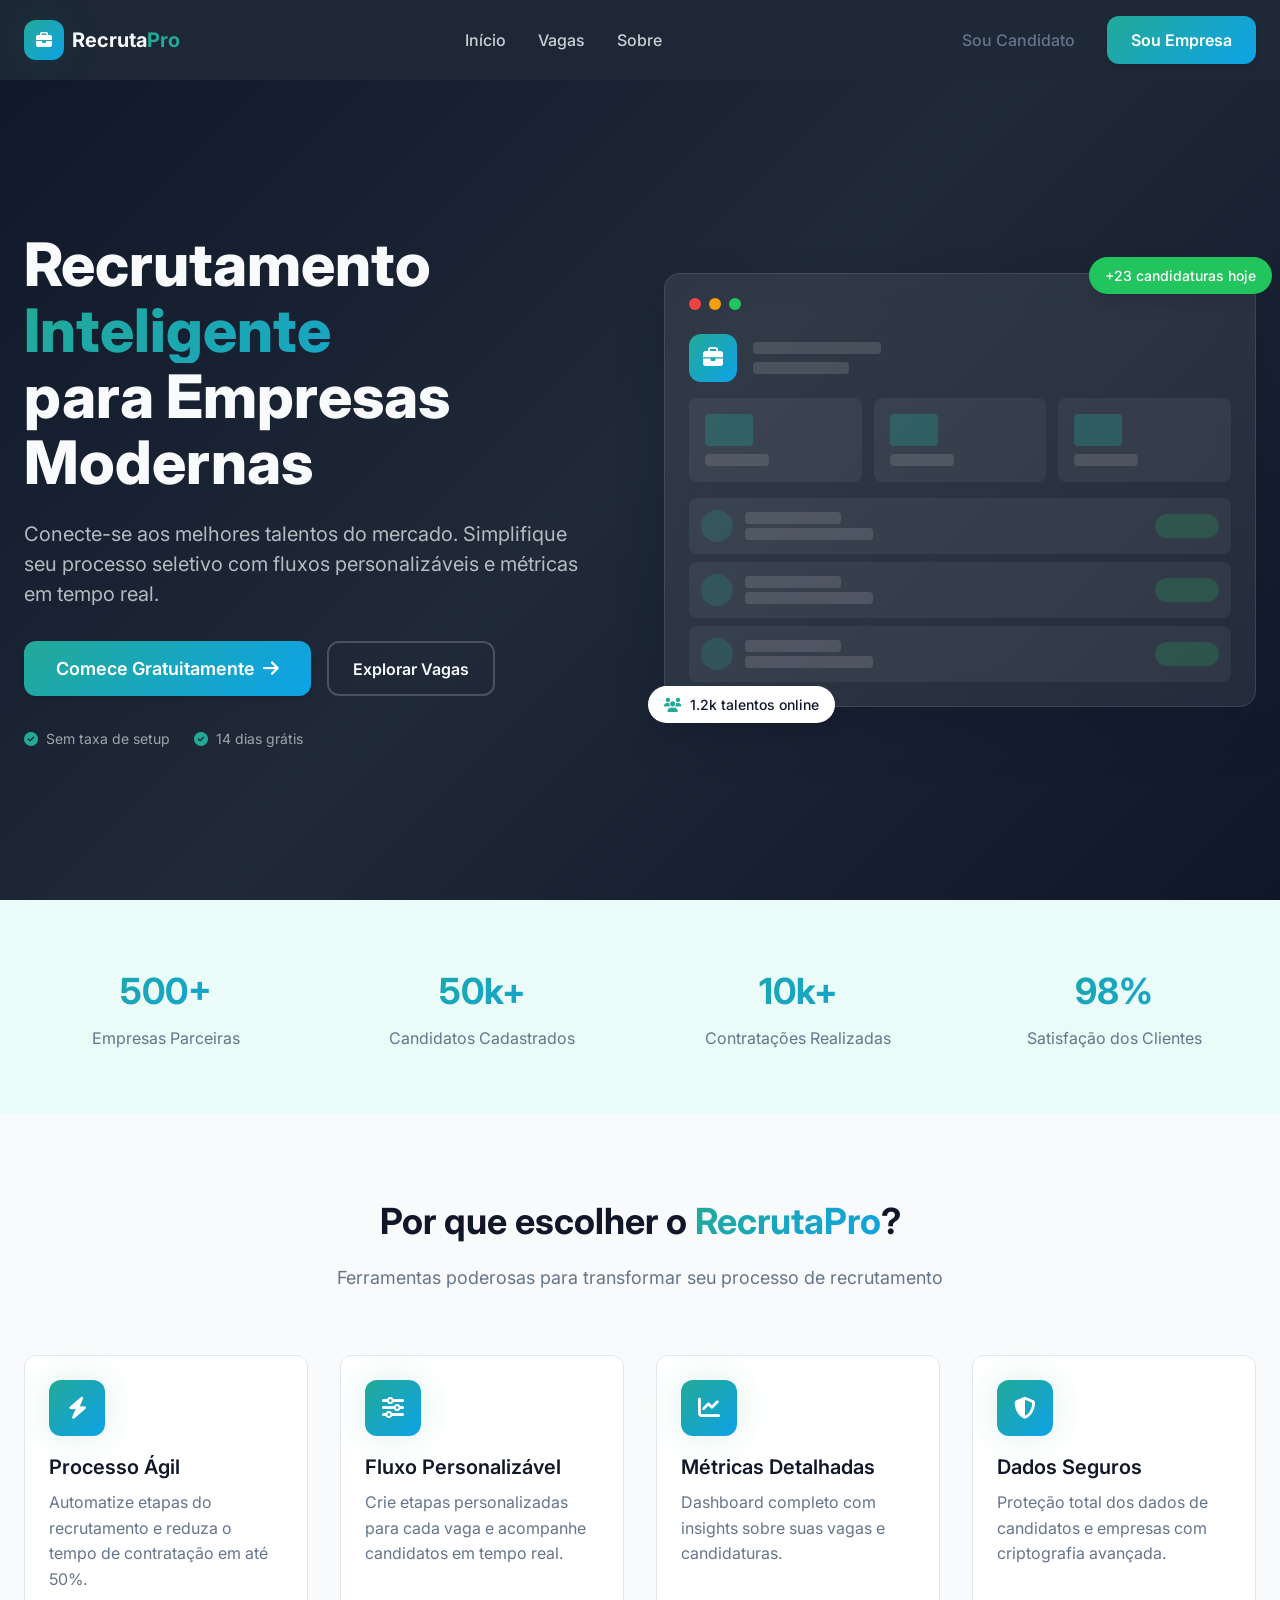
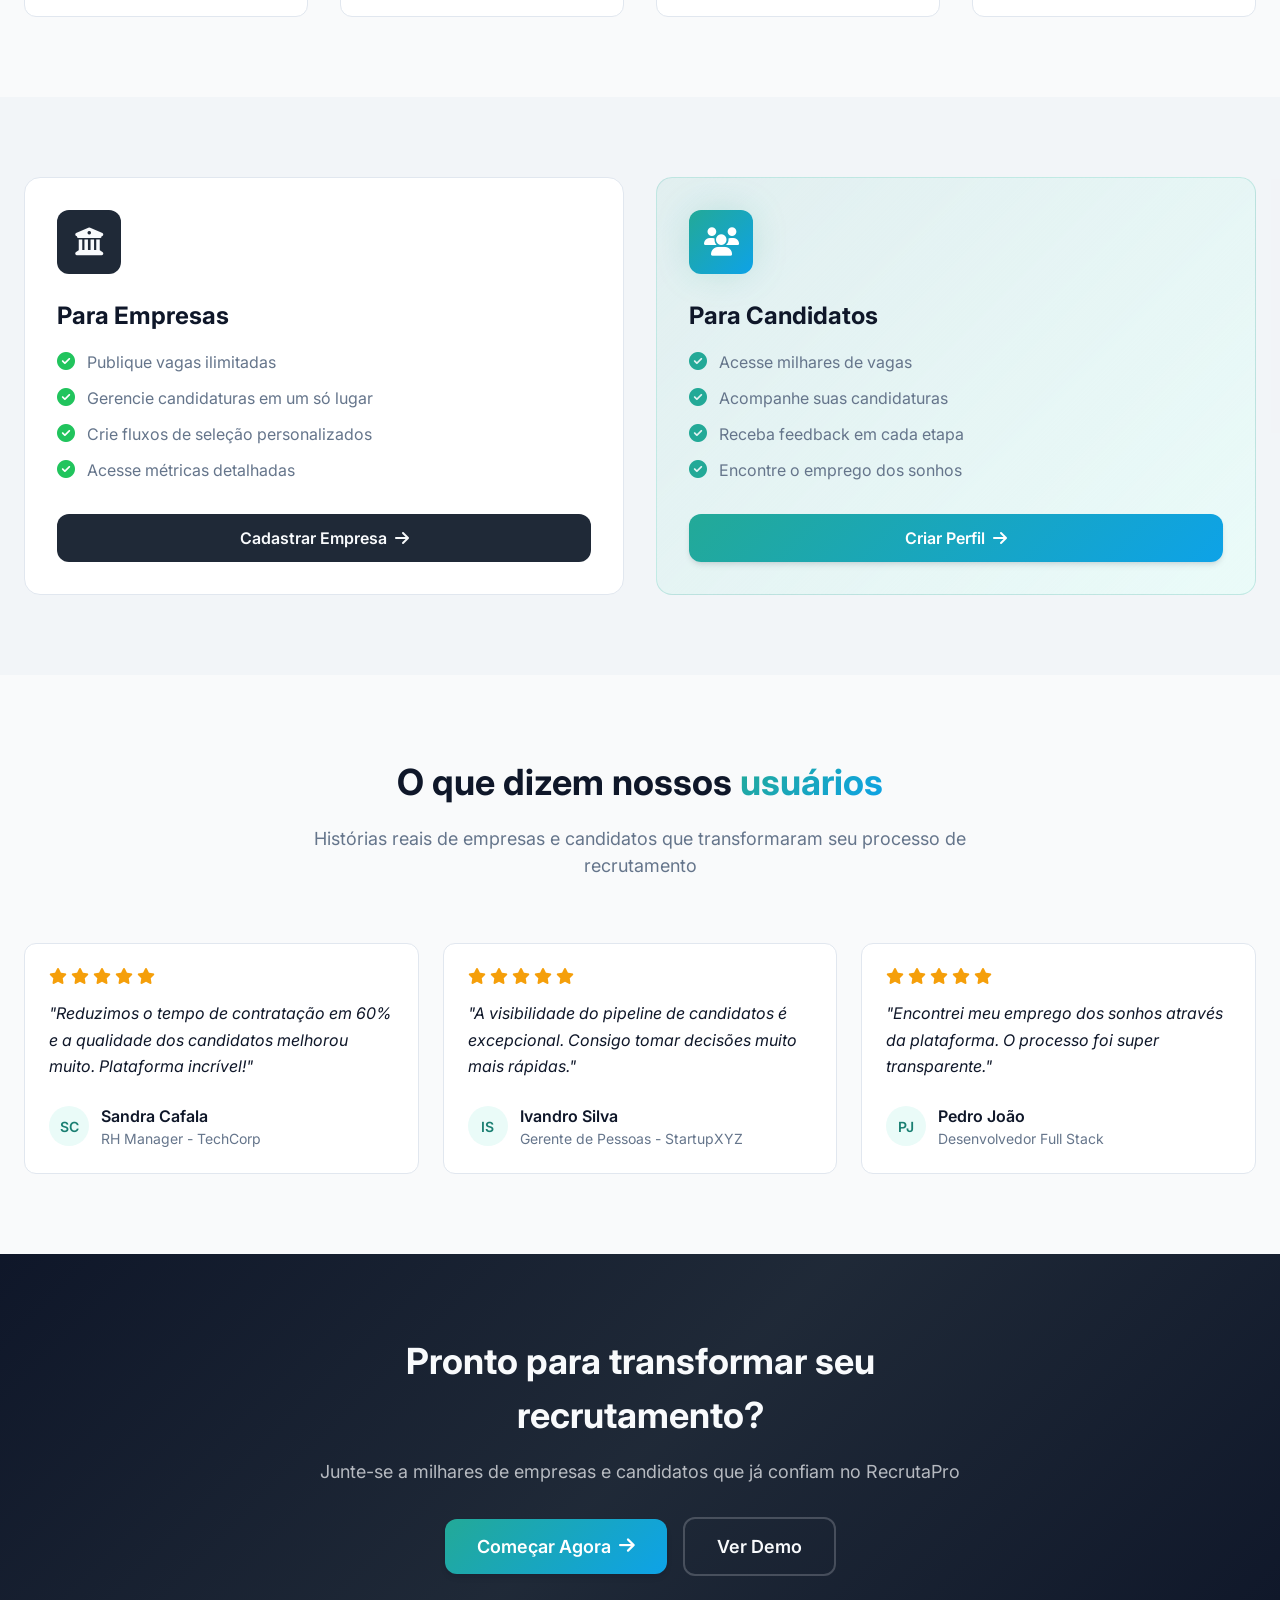
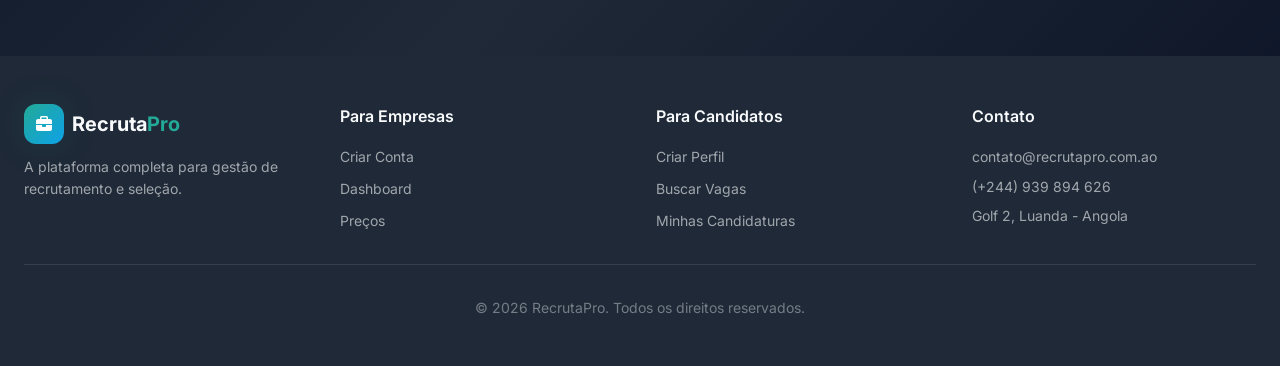
==== index.html @ c0c21c41 "Primeiro commit" ====
<!DOCTYPE html>
<html lang="pt-br">

<head>
    <meta charset="UTF-8">
    <meta name="viewport" content="width=device-width, initial-scale=1.0">
    <title>Recruta-Pro</title>
    <meta name="description" content="A plataforma completa para gestão de recrutamento e seleção.">
    <meta name="author" content="Zassala Mário">
    <meta property="og:title" content="Recruta Pro">
    <meta property="og:description" content="A plataforma completa para gestão de recrutamento e seleção.">
    <meta property="og:type" content="website">

    <!-- Google Fonts -->
    <link rel="preconnect" href="https://fonts.googleapis.com">
    <link rel="preconnect" href="https://fonts.gstatic.com" crossorigin>
    <link href="https://fonts.googleapis.com/css2?family=Inter:wght@400;500;600;700;800&display=swap" rel="stylesheet">

    <!-- Font Awesome -->
    <link rel="stylesheet" href="https://cdnjs.cloudflare.com/ajax/libs/font-awesome/6.5.0/css/all.min.css">

    <!-- Estilos principais -->
    <link rel="stylesheet" href="css/index.css">
</head>

<body>

    <!-- ========== CABECALHO ========== -->
    <header class="cabecalho" id="cabecalho">
        <div class="container">
            <div class="cabecalho_interno">

                <!-- Logo -->
                <a href="index.html" class="cabecalho_logo">
                    <div class="logo_icone">
                        <i class="fa-solid fa-briefcase"></i>
                    </div>
                    <span class="logo_texto">Recruta<span class="logo_destaque">Pro</span></span>
                </a>

                <!-- Navegação Desktop -->
                <nav class="cabecalho_nav" id="nav_desktop">
                    <a href="index.html" class="nav_link">Início</a>
                    <a href="paginas/vagas.html" class="nav_link">Vagas</a>
                    <a href="#" class="nav_link">Sobre</a>
                </nav>

                <!-- Botões Desktop -->
                <div class="cabecalho_acoes" id="acoes_desktop">
                    <a href="#" class="btn_fantasma">Sou Candidato</a>
                    <a href="#" class="btn_primario">Sou Empresa</a>
                </div>

                <!-- Botão Menu Mobile -->
                <button class="cabecalho_menu_btn" id="btn_menu_mobile" aria-label="Abrir menu">
                    <i class="fa-solid fa-bars" id="icone_menu"></i>
                </button>

            </div>
        </div>

        <!-- Menu Mobile -->
        <div class="menu_mobile" id="menu_mobile">
            <nav class="menu_mobile_nav">
                <a href="index.html" class="nav_link">Início</a>
                <a href="paginas/vagas.html" class="nav_link">Vagas</a>
                <a href="#" class="nav_link">Sobre</a>
            </nav>
            <div class="menu_mobile_acoes">
                <a href="#" class="btn_fantasma btn_bloco">Sou Candidato</a>
                <a href="#" class="btn_primario btn_bloco">Sou Empresa</a>
            </div>
        </div>
    </header>

    <!-- ========== HERO ========== -->
    <section class="hero_secao">
        <div class="container">
            <div class="hero_grade">

                <!-- Hero: Texto -->
                <div class="hero_conteudo">
                    <h1 class="hero_titulo">
                        Recrutamento
                        <span class="texto_gradiente destaque_bloco">Inteligente</span>
                        para Empresas Modernas
                    </h1>
                    <p class="hero_descricao">
                        Conecte-se aos melhores talentos do mercado. Simplifique seu processo seletivo com
                        fluxos personalizáveis e métricas em tempo real.
                    </p>
                    <div class="hero_botoes">
                        <a href="#" class="btn_primario btn_grande">
                            Comece Gratuitamente
                            <i class="fa-solid fa-arrow-right"></i>
                        </a>
                        <a href="#" class="btn_contorno btn_borda_claro">
                            Explorar Vagas
                        </a>
                    </div>
                    <div class="hero_selos">
                        <div class="hero_selo_item">
                            <i class="fa-solid fa-circle-check icone_primario"></i>
                            <span>Sem taxa de setup</span>
                        </div>
                        <div class="hero_selo_item">
                            <i class="fa-solid fa-circle-check icone_primario"></i>
                            <span>14 dias grátis</span>
                        </div>
                    </div>
                </div>

                <!-- Hero: Card Mockup -->
                <div class="hero_card_wrapper">
                    <div class="hero_card">
                        <!-- Dots decorativos -->
                        <div class="hero_card_dots">
                            <span class="ponto ponto_vermelho"></span>
                            <span class="ponto ponto_amarelo"></span>
                            <span class="ponto ponto_verde"></span>
                        </div>

                        <!-- Conteúdo mockup -->
                        <div class="hero_card_corpo">
                            <div class="mockup_cabecalho">
                                <div class="mockup_icone_box">
                                    <i class="fa-solid fa-briefcase"></i>
                                </div>
                                <div class="mockup_cabecalho_textos">
                                    <div class="mockup_linha mockup_linha_larga"></div>
                                    <div class="mockup_linha mockup_linha_media"></div>
                                </div>
                            </div>

                            <div class="mockup_stats">
                                <div class="mockup_stat_item">
                                    <div class="mockup_stat_numero"></div>
                                    <div class="mockup_linha mockup_linha_curta"></div>
                                </div>
                                <div class="mockup_stat_item">
                                    <div class="mockup_stat_numero"></div>
                                    <div class="mockup_linha mockup_linha_curta"></div>
                                </div>
                                <div class="mockup_stat_item">
                                    <div class="mockup_stat_numero"></div>
                                    <div class="mockup_linha mockup_linha_curta"></div>
                                </div>
                            </div>

                            <div class="mockup_lista">
                                <div class="mockup_lista_item">
                                    <div class="mockup_avatar"></div>
                                    <div class="mockup_lista_textos">
                                        <div class="mockup_linha mockup_linha_media"></div>
                                        <div class="mockup_linha mockup_linha_larga"></div>
                                    </div>
                                    <div class="mockup_badge_verde"></div>
                                </div>
                                <div class="mockup_lista_item">
                                    <div class="mockup_avatar"></div>
                                    <div class="mockup_lista_textos">
                                        <div class="mockup_linha mockup_linha_media"></div>
                                        <div class="mockup_linha mockup_linha_larga"></div>
                                    </div>
                                    <div class="mockup_badge_verde"></div>
                                </div>
                                <div class="mockup_lista_item">
                                    <div class="mockup_avatar"></div>
                                    <div class="mockup_lista_textos">
                                        <div class="mockup_linha mockup_linha_media"></div>
                                        <div class="mockup_linha mockup_linha_larga"></div>
                                    </div>
                                    <div class="mockup_badge_verde"></div>
                                </div>
                            </div>
                        </div>
                    </div>

                    <!-- Badges flutuantes -->
                    <div class="badge_flutuante badge_flutuante_topo">
                        +23 candidaturas hoje
                    </div>
                    <div class="badge_flutuante badge_flutuante_baixo">
                        <i class="fa-solid fa-users icone_primario"></i>
                        1.2k talentos online
                    </div>
                </div>

            </div>
        </div>
    </section>

    <!-- ========== NUMEROS / STATS ========== -->
    <section class="numeros_secao">
        <div class="container">
            <div class="numeros_grade">
                <div class="numero_item">
                    <p class="numero_valor texto_gradiente">500+</p>
                    <p class="numero_label">Empresas Parceiras</p>
                </div>
                <div class="numero_item">
                    <p class="numero_valor texto_gradiente">50k+</p>
                    <p class="numero_label">Candidatos Cadastrados</p>
                </div>
                <div class="numero_item">
                    <p class="numero_valor texto_gradiente">10k+</p>
                    <p class="numero_label">Contratações Realizadas</p>
                </div>
                <div class="numero_item">
                    <p class="numero_valor texto_gradiente">98%</p>
                    <p class="numero_label">Satisfação dos Clientes</p>
                </div>
            </div>
        </div>
    </section>

    <!-- ========== FUNCIONALIDADES ========== -->
    <section class="funcionalidades_secao">
        <div class="container">
            <div class="secao_cabecalho">
                <h2 class="secao_titulo">Por que escolher o <span class="texto_gradiente">RecrutaPro</span>?</h2>
                <p class="secao_subtitulo">Ferramentas poderosas para transformar seu processo de recrutamento</p>
            </div>
            <div class="funcionalidades_grade">

                <div class="funcionalidade_card cartao_hover">
                    <div class="funcionalidade_icone sombra_brilho">
                        <i class="fa-solid fa-bolt"></i>
                    </div>
                    <h3 class="funcionalidade_titulo">Processo Ágil</h3>
                    <p class="funcionalidade_descricao">Automatize etapas do recrutamento e reduza o tempo de contratação em até 50%.</p>
                </div>

                <div class="funcionalidade_card cartao_hover">
                    <div class="funcionalidade_icone sombra_brilho">
                        <i class="fa-solid fa-sliders"></i>
                    </div>
                    <h3 class="funcionalidade_titulo">Fluxo Personalizável</h3>
                    <p class="funcionalidade_descricao">Crie etapas personalizadas para cada vaga e acompanhe candidatos em tempo real.</p>
                </div>

                <div class="funcionalidade_card cartao_hover">
                    <div class="funcionalidade_icone sombra_brilho">
                        <i class="fa-solid fa-chart-line"></i>
                    </div>
                    <h3 class="funcionalidade_titulo">Métricas Detalhadas</h3>
                    <p class="funcionalidade_descricao">Dashboard completo com insights sobre suas vagas e candidaturas.</p>
                </div>

                <div class="funcionalidade_card cartao_hover">
                    <div class="funcionalidade_icone sombra_brilho">
                        <i class="fa-solid fa-shield-halved"></i>
                    </div>
                    <h3 class="funcionalidade_titulo">Dados Seguros</h3>
                    <p class="funcionalidade_descricao">Proteção total dos dados de candidatos e empresas com criptografia avançada.</p>
                </div>

            </div>
        </div>
    </section>

    <!-- ========== PARA EMPRESAS E CANDIDATOS ========== -->
    <section class="publico_secao">
        <div class="container">
            <div class="publico_grade">

                <!-- Para Empresas -->
                <div class="publico_card cartao_hover">
                    <div class="publico_icone_box publico_icone_escuro">
                        <i class="fa-solid fa-building-columns"></i>
                    </div>
                    <h3 class="publico_titulo">Para Empresas</h3>
                    <ul class="publico_lista">
                        <li class="publico_lista_item">
                            <i class="fa-solid fa-circle-check icone_sucesso"></i>
                            <span>Publique vagas ilimitadas</span>
                        </li>
                        <li class="publico_lista_item">
                            <i class="fa-solid fa-circle-check icone_sucesso"></i>
                            <span>Gerencie candidaturas em um só lugar</span>
                        </li>
                        <li class="publico_lista_item">
                            <i class="fa-solid fa-circle-check icone_sucesso"></i>
                            <span>Crie fluxos de seleção personalizados</span>
                        </li>
                        <li class="publico_lista_item">
                            <i class="fa-solid fa-circle-check icone_sucesso"></i>
                            <span>Acesse métricas detalhadas</span>
                        </li>
                    </ul>
                    <a href="#" class="btn_secundario btn_bloco">
                        Cadastrar Empresa
                        <i class="fa-solid fa-arrow-right"></i>
                    </a>
                </div>

                <!-- Para Candidatos -->
                <div class="publico_card publico_card_destaque cartao_hover">
                    <div class="publico_icone_box gradiente_primario sombra_brilho">
                        <i class="fa-solid fa-users"></i>
                    </div>
                    <h3 class="publico_titulo">Para Candidatos</h3>
                    <ul class="publico_lista">
                        <li class="publico_lista_item">
                            <i class="fa-solid fa-circle-check icone_primario"></i>
                            <span>Acesse milhares de vagas</span>
                        </li>
                        <li class="publico_lista_item">
                            <i class="fa-solid fa-circle-check icone_primario"></i>
                            <span>Acompanhe suas candidaturas</span>
                        </li>
                        <li class="publico_lista_item">
                            <i class="fa-solid fa-circle-check icone_primario"></i>
                            <span>Receba feedback em cada etapa</span>
                        </li>
                        <li class="publico_lista_item">
                            <i class="fa-solid fa-circle-check icone_primario"></i>
                            <span>Encontre o emprego dos sonhos</span>
                        </li>
                    </ul>
                    <a href="#" class="btn_primario btn_bloco">
                        Criar Perfil
                        <i class="fa-solid fa-arrow-right"></i>
                    </a>
                </div>

            </div>
        </div>
    </section>

    <!-- ========== DEPOIMENTOS ========== -->
    <section class="depoimentos_secao">
        <div class="container">
            <div class="secao_cabecalho">
                <h2 class="secao_titulo">O que dizem nossos <span class="texto_gradiente">usuários</span></h2>
                <p class="secao_subtitulo">Histórias reais de empresas e candidatos que transformaram seu processo de recrutamento</p>
            </div>
            <div class="depoimentos_grade">

                <!-- Depoimento 1 -->
                <div class="depoimento_card cartao_hover">
                    <div class="depoimento_estrelas">
                        <i class="fa-solid fa-star"></i>
                        <i class="fa-solid fa-star"></i>
                        <i class="fa-solid fa-star"></i>
                        <i class="fa-solid fa-star"></i>
                        <i class="fa-solid fa-star"></i>
                    </div>
                    <p class="depoimento_texto">"Reduzimos o tempo de contratação em 60% e a qualidade dos candidatos melhorou muito. Plataforma incrível!"</p>
                    <div class="depoimento_autor">
                        <div class="depoimento_avatar">SC</div>
                        <div>
                            <p class="depoimento_nome">Sandra Cafala</p>
                            <p class="depoimento_cargo">RH Manager - TechCorp</p>
                        </div>
                    </div>
                </div>

                <!-- Depoimento 2 -->
                <div class="depoimento_card cartao_hover">
                    <div class="depoimento_estrelas">
                        <i class="fa-solid fa-star"></i>
                        <i class="fa-solid fa-star"></i>
                        <i class="fa-solid fa-star"></i>
                        <i class="fa-solid fa-star"></i>
                        <i class="fa-solid fa-star"></i>
                    </div>
                    <p class="depoimento_texto">"A visibilidade do pipeline de candidatos é excepcional. Consigo tomar decisões muito mais rápidas."</p>
                    <div class="depoimento_autor">
                        <div class="depoimento_avatar">IS</div>
                        <div>
                            <p class="depoimento_nome">Ivandro Silva</p>
                            <p class="depoimento_cargo">Gerente de Pessoas - StartupXYZ</p>
                        </div>
                    </div>
                </div>

                <!-- Depoimento 3 -->
                <div class="depoimento_card cartao_hover">
                    <div class="depoimento_estrelas">
                        <i class="fa-solid fa-star"></i>
                        <i class="fa-solid fa-star"></i>
                        <i class="fa-solid fa-star"></i>
                        <i class="fa-solid fa-star"></i>
                        <i class="fa-solid fa-star"></i>
                    </div>
                    <p class="depoimento_texto">"Encontrei meu emprego dos sonhos através da plataforma. O processo foi super transparente."</p>
                    <div class="depoimento_autor">
                        <div class="depoimento_avatar">PJ</div>
                        <div>
                            <p class="depoimento_nome">Pedro João</p>
                            <p class="depoimento_cargo">Desenvolvedor Full Stack</p>
                        </div>
                    </div>
                </div>

            </div>
        </div>
    </section>

    <!-- ========== CTA FINAL ========== -->
    <section class="cta_secao gradiente_hero">
        <div class="container">
            <div class="cta_conteudo">
                <h2 class="cta_titulo">Pronto para transformar seu recrutamento?</h2>
                <p class="cta_descricao">Junte-se a milhares de empresas e candidatos que já confiam no RecrutaPro</p>
                <div class="cta_botoes">
                    <a href="#" class="btn_primario btn_grande">
                        Começar Agora
                        <i class="fa-solid fa-arrow-right"></i>
                    </a>
                    <a href="#" class="btn_contorno btn_borda_claro_cta">
                        Ver Demo
                    </a>
                </div>
            </div>
        </div>
    </section>

    <!-- ========== RODAPE ========== -->
    <footer class="rodape">
        <div class="container">
            <div class="rodape_grade">

                <!-- Coluna: Marca -->
                <div class="rodape_coluna">
                    <a href="/" class="rodape_logo">
                        <div class="logo_icone">
                            <i class="fa-solid fa-briefcase"></i>
                        </div>
                        <span class="logo_texto">Recruta<span class="logo_destaque">Pro</span></span>
                    </a>
                    <p class="rodape_descricao">A plataforma completa para gestão de recrutamento e seleção.</p>
                </div>

                <!-- Coluna: Para Empresas -->
                <div class="rodape_coluna">
                    <h4 class="rodape_titulo_coluna">Para Empresas</h4>
                    <ul class="rodape_lista">
                        <li><a href="#" class="rodape_link">Criar Conta</a></li>
                        <li><a href="#" class="rodape_link">Dashboard</a></li>
                        <li><a href="#" class="rodape_link">Preços</a></li>
                    </ul>
                </div>

                <!-- Coluna: Para Candidatos -->
                <div class="rodape_coluna">
                    <h4 class="rodape_titulo_coluna">Para Candidatos</h4>
                    <ul class="rodape_lista">
                        <li><a href="#" class="rodape_link">Criar Perfil</a></li>
                        <li><a href="#" class="rodape_link">Buscar Vagas</a></li>
                        <li><a href="#" class="rodape_link">Minhas Candidaturas</a></li>
                    </ul>
                </div>

                <!-- Coluna: Contato -->
                <div class="rodape_coluna">
                    <h4 class="rodape_titulo_coluna">Contato</h4>
                    <ul class="rodape_lista">
                        <li><a href="mailto:contato@recrutapro.com.br" class="rodape_link">contato@recrutapro.com.ao</a></li>
                        <li class="rodape_info">(+244) 939 894 626</li>
                        <li class="rodape_info">Golf 2, Luanda - Angola</li>
                    </ul>
                </div>

            </div>

            <!-- Rodapé inferior -->
            <div class="rodape_conteudo">
                © 2026 RecrutaPro. Todos os direitos reservados.
            </div>
        </div>
    </footer>

    <script src="js/index.js"></script>
</body>

</html>
---- css/index.css ----
/* ============================================================
   index.css — RecrutaPro
   ============================================================ */

/* ---- Variáveis de design ---- */
:root {
    --fundo: hsl(210, 20%, 98%);
    --primeiro_plano: hsl(222, 47%, 11%);

    --cartao: hsl(0, 0%, 100%);
    --cartao_frente: hsl(222, 47%, 11%);

    --primario: hsl(172, 66%, 40%);
    --primario_frente: hsl(0, 0%, 100%);

    --secundario: hsl(215, 28%, 17%);
    --secundario_frente: hsl(210, 40%, 98%);

    --mudo: hsl(214, 32%, 91%);
    --mudo_frente: hsl(215, 16%, 47%);

    --acento: hsl(172, 66%, 95%);
    --acento_frente: hsl(172, 66%, 30%);

    --destructivo: hsl(0, 84%, 60%);
    --sucesso: hsl(142, 71%, 45%);
    --sucesso_frente: hsl(0, 0%, 100%);
    --aviso: hsl(38, 92%, 50%);
    --info: hsl(199, 89%, 48%);

    --borda: hsl(214, 32%, 91%);
    --raio: 0.75rem;

    --gradiente_primario: linear-gradient(135deg, hsl(172, 66%, 40%) 0%, hsl(199, 89%, 48%) 100%);
    --gradiente_hero: linear-gradient(135deg, hsl(222, 47%, 11%) 0%, hsl(215, 28%, 17%) 50%, hsl(222, 47%, 11%) 100%);

    --sombra_sm: 0 1px 2px 0 hsl(222 47% 11% / 0.05);
    --sombra_md: 0 4px 6px -1px hsl(222 47% 11% / 0.1), 0 2px 4px -2px hsl(222 47% 11% / 0.1);
    --sombra_lg: 0 10px 15px -3px hsl(222 47% 11% / 0.1), 0 4px 6px -4px hsl(222 47% 11% / 0.1);
    --sombra_brilho: 0 0 40px -10px hsl(172 66% 40% / 0.4);
}

/* ---- Reset ---- */
*,
*::before,
*::after {
    box-sizing: border-box;
    margin: 0;
    padding: 0;
    border: 0 solid var(--borda);
}

html {
    line-height: 1.5;
    -webkit-text-size-adjust: 100%;
    scroll-behavior: smooth;
    -webkit-tap-highlight-color: transparent;
}

body {
    font-family: 'Inter', system-ui, sans-serif;
    background-color: var(--fundo);
    color: var(--primeiro_plano);
    -webkit-font-smoothing: antialiased;
    -moz-osx-font-smoothing: grayscale;
}

a {
    color: inherit;
    text-decoration: none;
}

ul, ol {
    list-style: none;
}

img, svg, video {
    display: block;
    max-width: 100%;
}

button {
    cursor: pointer;
    background: none;
    font-family: inherit;
}

/* ---- Container ---- */
.container {
    width: 100%;
    max-width: 1400px;
    margin: 0 auto;
    padding: 0 1.5rem;
}

/* ============================================================
   UTILITÁRIOS
   ============================================================ */

.gradiente_primario {
    background: var(--gradiente_primario);
}

.gradiente_hero {
    background: var(--gradiente_hero);
}

.texto_gradiente {
    background: var(--gradiente_primario);
    -webkit-background-clip: text;
    -webkit-text-fill-color: transparent;
    background-clip: text;
}

.sombra_brilho {
    box-shadow: var(--sombra_brilho);
}

.destaque_bloco {
    display: block;
}

.btn_bloco {
    width: 100%;
    justify-content: center;
}

/* ---- Ícones coloridos ---- */
.icone_primario {
    color: var(--primario);
}

.icone_sucesso {
    color: var(--sucesso);
}

/* ---- Cartão com hover ---- */
.cartao_hover {
    transition: transform 0.3s ease, box-shadow 0.3s ease;
}

.cartao_hover:hover {
    transform: translateY(-4px);
    box-shadow: var(--sombra_lg);
}

/* ============================================================
   BOTÕES
   ============================================================ */

.btn_primario {
    display: inline-flex;
    align-items: center;
    justify-content: center;
    gap: 0.5rem;
    padding: 0.75rem 1.5rem;
    border-radius: var(--raio);
    background: var(--gradiente_primario);
    color: var(--primario_frente);
    font-weight: 600;
    box-shadow: var(--sombra_md);
    transition: box-shadow 0.2s ease, transform 0.2s ease;
    cursor: pointer;
}

.btn_primario:hover {
    box-shadow: var(--sombra_brilho);
    transform: scale(1.02);
}

.btn_primario:active {
    transform: scale(0.98);
}

.btn_primario.btn_grande {
    font-size: 1.125rem;
    padding: 0.875rem 2rem;
}

.btn_secundario {
    display: inline-flex;
    align-items: center;
    justify-content: center;
    gap: 0.5rem;
    padding: 0.75rem 1.5rem;
    border-radius: var(--raio);
    background-color: var(--secundario);
    color: var(--secundario_frente);
    font-weight: 600;
    transition: background-color 0.2s ease;
    cursor: pointer;
}

.btn_secundario:hover {
    background-color: hsl(215, 28%, 22%);
}

.btn_contorno {
    display: inline-flex;
    align-items: center;
    justify-content: center;
    gap: 0.5rem;
    padding: 0.75rem 1.5rem;
    border-radius: var(--raio);
    border: 2px solid var(--borda);
    color: var(--primeiro_plano);
    font-weight: 600;
    background: transparent;
    transition: border-color 0.2s ease, background-color 0.2s ease;
    cursor: pointer;
}

.btn_contorno:hover {
    border-color: var(--primario);
    background-color: var(--acento);
}

.btn_contorno.btn_borda_claro {
    border-color: hsl(210, 40%, 98%, 0.2);
    color: var(--secundario_frente);
}

.btn_contorno.btn_borda_claro:hover {
    background-color: hsl(210, 40%, 98%, 0.1);
    border-color: hsl(210, 40%, 98%, 0.3);
}

.btn_contorno.btn_borda_claro_cta {
    border-color: hsl(210, 40%, 98%, 0.2);
    color: var(--secundario_frente);
    font-size: 1.125rem;
    padding: 0.875rem 2rem;
}

.btn_contorno.btn_borda_claro_cta:hover {
    background-color: hsl(210, 40%, 98%, 0.1);
}

.btn_fantasma {
    display: inline-flex;
    align-items: center;
    justify-content: center;
    gap: 0.5rem;
    padding: 0.5rem 1rem;
    border-radius: var(--raio);
    color: var(--mudo_frente);
    font-weight: 500;
    background: transparent;
    transition: background-color 0.2s ease, color 0.2s ease;
    cursor: pointer;
}

.btn_fantasma:hover {
    background-color: var(--acento);
    color: var(--primeiro_plano);
}

/* ============================================================
   CABEÇALHO
   ============================================================ */

.cabecalho {
    position: fixed;
    top: 0;
    left: 0;
    right: 0;
    z-index: 50;
    background-color: hsl(215, 28%, 17%, 0.95);
    backdrop-filter: blur(12px);
    -webkit-backdrop-filter: blur(12px);
    transition: background-color 0.3s ease, box-shadow 0.3s ease;
}

.cabecalho.rolando {
    box-shadow: var(--sombra_md);
}

.cabecalho_interno {
    display: flex;
    align-items: center;
    justify-content: space-between;
    height: 4rem;
    gap: 1rem;
}

@media (min-width: 768px) {
    .cabecalho_interno {
        height: 5rem;
    }
}

/* Logo */
.cabecalho_logo,
.rodape_logo {
    display: flex;
    align-items: center;
    gap: 0.5rem;
    flex-shrink: 0;
}

.logo_icone {
    display: flex;
    align-items: center;
    justify-content: center;
    width: 2.5rem;
    height: 2.5rem;
    border-radius: 0.75rem;
    background: var(--gradiente_primario);
    box-shadow: var(--sombra_brilho);
    color: #fff;
    font-size: 1rem;
    transition: transform 0.2s ease;
    flex-shrink: 0;
}

.cabecalho_logo:hover .logo_icone {
    transform: scale(1.05);
}

.logo_texto {
    font-size: 1.25rem;
    font-weight: 700;
    color: var(--secundario_frente);
}

.logo_destaque {
    color: var(--primario);
}

/* Nav Desktop */
.cabecalho_nav {
    display: none;
    align-items: center;
    gap: 2rem;
}

@media (min-width: 768px) {
    .cabecalho_nav {
        display: flex;
    }
}

.nav_link {
    font-weight: 500;
    color: hsl(210, 40%, 98%, 0.8);
    transition: color 0.2s ease;
}

.nav_link:hover {
    color: var(--primario);
}

/* Ações Desktop */
.cabecalho_acoes {
    display: none;
    align-items: center;
    gap: 1rem;
}

@media (min-width: 768px) {
    .cabecalho_acoes {
        display: flex;
    }
}

/* Botão menu mobile */
.cabecalho_menu_btn {
    display: flex;
    align-items: center;
    justify-content: center;
    padding: 0.5rem;
    color: var(--secundario_frente);
    font-size: 1.25rem;
    border-radius: var(--raio);
    transition: background-color 0.2s;
}

.cabecalho_menu_btn:hover {
    background-color: hsl(210, 40%, 98%, 0.1);
}

@media (min-width: 768px) {
    .cabecalho_menu_btn {
        display: none;
    }
}

/* Menu Mobile */
.menu_mobile {
    display: none;
    flex-direction: column;
    gap: 0.5rem;
    padding: 1rem 1.5rem 1.5rem;
    border-top: 1px solid hsl(210, 40%, 98%, 0.1);
    background-color: hsl(215, 28%, 14%);
    animation: deslizar_baixo 0.25s ease;
}

.menu_mobile.aberto {
    display: flex;
}

.menu_mobile_nav {
    display: flex;
    flex-direction: column;
    gap: 0.25rem;
}

.menu_mobile_nav .nav_link {
    padding: 0.625rem 0.75rem;
    border-radius: var(--raio);
    font-size: 1rem;
}

.menu_mobile_nav .nav_link:hover {
    background-color: hsl(210, 40%, 98%, 0.08);
}

.menu_mobile_acoes {
    display: flex;
    flex-direction: column;
    gap: 0.75rem;
    margin-top: 0.75rem;
    padding-top: 0.75rem;
    border-top: 1px solid hsl(210, 40%, 98%, 0.1);
}

@keyframes deslizar_baixo {
    from {
        opacity: 0;
        transform: translateY(-8px);
    }
    to {
        opacity: 1;
        transform: translateY(0);
    }
}

/* ============================================================
   HERO
   ============================================================ */

.hero_secao {
    background: var(--gradiente_hero);
    min-height: 100vh;
    display: flex;
    align-items: center;
    padding-top: 5rem;
}

.hero_grade {
    display: grid;
    gap: 3rem;
    align-items: center;
    padding: 5rem 0;
}

@media (min-width: 1024px) {
    .hero_grade {
        grid-template-columns: 1fr 1fr;
    }
}

.hero_conteudo {
    text-align: center;
}

@media (min-width: 1024px) {
    .hero_conteudo {
        text-align: left;
    }
}

.hero_titulo {
    font-size: clamp(2.25rem, 5vw, 3.75rem);
    font-weight: 800;
    color: var(--secundario_frente);
    line-height: 1.1;
    margin-bottom: 1.5rem;
}

.hero_descricao {
    font-size: clamp(1rem, 2vw, 1.25rem);
    color: hsl(210, 40%, 98%, 0.7);
    margin-bottom: 2rem;
    max-width: 36rem;
    margin-left: auto;
    margin-right: auto;
}

@media (min-width: 1024px) {
    .hero_descricao {
        margin-left: 0;
        margin-right: 0;
    }
}

.hero_botoes {
    display: flex;
    flex-direction: column;
    gap: 1rem;
    justify-content: center;
    margin-bottom: 2rem;
}

@media (min-width: 640px) {
    .hero_botoes {
        flex-direction: row;
    }
}

@media (min-width: 1024px) {
    .hero_botoes {
        justify-content: flex-start;
    }
}

.hero_selos {
    display: flex;
    align-items: center;
    gap: 1.5rem;
    justify-content: center;
    color: hsl(210, 40%, 98%, 0.6);
    font-size: 0.875rem;
    flex-wrap: wrap;
}

@media (min-width: 1024px) {
    .hero_selos {
        justify-content: flex-start;
    }
}

.hero_selo_item {
    display: flex;
    align-items: center;
    gap: 0.5rem;
}

/* Hero Card Mockup */
.hero_card_wrapper {
    display: none;
    position: relative;
}

@media (min-width: 1024px) {
    .hero_card_wrapper {
        display: block;
    }
}

.hero_card {
    background-color: hsl(210, 40%, 98%, 0.08);
    backdrop-filter: blur(16px);
    -webkit-backdrop-filter: blur(16px);
    border-radius: 1rem;
    padding: 1.5rem;
    border: 1px solid hsl(210, 40%, 98%, 0.1);
    box-shadow: 0 25px 50px -12px hsl(222, 47%, 11%, 0.5);
}

.hero_card_dots {
    display: flex;
    gap: 0.5rem;
    margin-bottom: 1.5rem;
}

.ponto {
    width: 0.75rem;
    height: 0.75rem;
    border-radius: 50%;
    display: block;
}

.ponto_vermelho { background-color: var(--destructivo); }
.ponto_amarelo  { background-color: var(--aviso); }
.ponto_verde    { background-color: var(--sucesso); }

.hero_card_corpo {
    display: flex;
    flex-direction: column;
    gap: 1rem;
}

.mockup_cabecalho {
    display: flex;
    align-items: center;
    gap: 1rem;
}

.mockup_icone_box {
    width: 3rem;
    height: 3rem;
    border-radius: 0.75rem;
    background: var(--gradiente_primario);
    display: flex;
    align-items: center;
    justify-content: center;
    color: #fff;
    font-size: 1.25rem;
    flex-shrink: 0;
}

.mockup_cabecalho_textos {
    display: flex;
    flex-direction: column;
    gap: 0.5rem;
    flex: 1;
}

.mockup_linha {
    height: 0.75rem;
    border-radius: 4px;
    background-color: hsl(210, 40%, 98%, 0.12);
}

.mockup_linha_larga  { width: 8rem; }
.mockup_linha_media  { width: 6rem; }
.mockup_linha_curta  { width: 4rem; }

.mockup_stats {
    display: grid;
    grid-template-columns: repeat(3, 1fr);
    gap: 0.75rem;
}

.mockup_stat_item {
    background-color: hsl(210, 40%, 98%, 0.05);
    border-radius: 0.5rem;
    padding: 1rem;
    display: flex;
    flex-direction: column;
    gap: 0.5rem;
}

.mockup_stat_numero {
    height: 2rem;
    width: 3rem;
    background-color: hsl(172, 66%, 40%, 0.3);
    border-radius: 4px;
}

.mockup_lista {
    display: flex;
    flex-direction: column;
    gap: 0.5rem;
}

.mockup_lista_item {
    display: flex;
    align-items: center;
    gap: 0.75rem;
    background-color: hsl(210, 40%, 98%, 0.05);
    border-radius: 0.5rem;
    padding: 0.75rem;
}

.mockup_avatar {
    width: 2rem;
    height: 2rem;
    border-radius: 50%;
    background-color: hsl(172, 66%, 40%, 0.2);
    flex-shrink: 0;
}

.mockup_lista_textos {
    flex: 1;
    display: flex;
    flex-direction: column;
    gap: 0.25rem;
}

.mockup_badge_verde {
    width: 4rem;
    height: 1.5rem;
    border-radius: 9999px;
    background-color: hsl(142, 71%, 45%, 0.2);
    flex-shrink: 0;
}

/* Badges flutuantes */
.badge_flutuante {
    position: absolute;
    padding: 0.5rem 1rem;
    border-radius: 9999px;
    font-size: 0.875rem;
    font-weight: 500;
    box-shadow: var(--sombra_lg);
    display: flex;
    align-items: center;
    gap: 0.5rem;
    white-space: nowrap;
}

.badge_flutuante_topo {
    top: -1rem;
    right: -1rem;
    background-color: var(--sucesso);
    color: var(--sucesso_frente);
    animation: pulsar 2s ease-in-out infinite;
}

.badge_flutuante_baixo {
    bottom: -1rem;
    left: -1rem;
    background-color: var(--cartao);
    color: var(--primeiro_plano);
}

@keyframes pulsar {
    0%, 100% { box-shadow: 0 0 0 0 hsl(142, 71%, 45%, 0.4); }
    50% { box-shadow: 0 0 0 8px hsl(142, 71%, 45%, 0); }
}

/* ============================================================
   NÚMEROS / STATS
   ============================================================ */

.numeros_secao {
    padding: 4rem 0;
    background-color: var(--acento);
}

.numeros_grade {
    display: grid;
    grid-template-columns: repeat(2, 1fr);
    gap: 2rem;
}

@media (min-width: 768px) {
    .numeros_grade {
        grid-template-columns: repeat(4, 1fr);
    }
}

.numero_item {
    text-align: center;
}

.numero_valor {
    font-size: clamp(1.875rem, 4vw, 2.25rem);
    font-weight: 700;
}

.numero_label {
    margin-top: 0.5rem;
    color: var(--mudo_frente);
}

/* ============================================================
   FUNCIONALIDADES
   ============================================================ */

.funcionalidades_secao {
    padding: 5rem 0;
    background-color: var(--fundo);
}

.secao_cabecalho {
    text-align: center;
    margin-bottom: 4rem;
}

.secao_titulo {
    font-size: clamp(1.875rem, 4vw, 2.25rem);
    font-weight: 700;
    color: var(--primeiro_plano);
    margin-bottom: 1rem;
}

.secao_subtitulo {
    max-width: 42rem;
    margin: 0 auto;
    font-size: 1.125rem;
    color: var(--mudo_frente);
}

.funcionalidades_grade {
    display: grid;
    gap: 2rem;
}

@media (min-width: 768px) {
    .funcionalidades_grade {
        grid-template-columns: repeat(2, 1fr);
    }
}

@media (min-width: 1024px) {
    .funcionalidades_grade {
        grid-template-columns: repeat(4, 1fr);
    }
}

.funcionalidade_card {
    background-color: var(--cartao);
    border-radius: 0.75rem;
    padding: 1.5rem;
    border: 1px solid var(--borda);
}

.funcionalidade_icone {
    width: 3.5rem;
    height: 3.5rem;
    border-radius: 0.75rem;
    background: var(--gradiente_primario);
    display: flex;
    align-items: center;
    justify-content: center;
    color: #fff;
    font-size: 1.375rem;
    margin-bottom: 1rem;
}

.funcionalidade_titulo {
    font-size: 1.25rem;
    font-weight: 600;
    color: var(--primeiro_plano);
    margin-bottom: 0.5rem;
}

.funcionalidade_descricao {
    color: var(--mudo_frente);
    line-height: 1.6;
}

/* ============================================================
   PÚBLICO (EMPRESAS / CANDIDATOS)
   ============================================================ */

.publico_secao {
    padding: 5rem 0;
    background-color: hsl(214, 32%, 91%, 0.3);
}

.publico_grade {
    display: grid;
    gap: 2rem;
}

@media (min-width: 768px) {
    .publico_grade {
        grid-template-columns: repeat(2, 1fr);
    }
}

.publico_card {
    background-color: var(--cartao);
    border-radius: 1rem;
    padding: 2rem;
    border: 1px solid var(--borda);
}

.publico_card_destaque {
    background: linear-gradient(135deg, hsl(172, 66%, 40%, 0.08) 0%, var(--acento) 100%);
    border-color: hsl(172, 66%, 40%, 0.2);
}

.publico_icone_box {
    width: 4rem;
    height: 4rem;
    border-radius: 0.75rem;
    display: flex;
    align-items: center;
    justify-content: center;
    color: #fff;
    font-size: 1.75rem;
    margin-bottom: 1.5rem;
}

.publico_icone_escuro {
    background-color: var(--secundario);
    color: var(--secundario_frente);
}

.publico_titulo {
    font-size: 1.5rem;
    font-weight: 700;
    color: var(--primeiro_plano);
    margin-bottom: 1rem;
}

.publico_lista {
    display: flex;
    flex-direction: column;
    gap: 0.75rem;
    margin-bottom: 2rem;
}

.publico_lista_item {
    display: flex;
    align-items: center;
    gap: 0.75rem;
    color: var(--mudo_frente);
}

.publico_lista_item i {
    font-size: 1.125rem;
    flex-shrink: 0;
}

/* ============================================================
   DEPOIMENTOS
   ============================================================ */

.depoimentos_secao {
    padding: 5rem 0;
    background-color: var(--fundo);
}

.depoimentos_grade {
    display: grid;
    gap: 1.5rem;
}

@media (min-width: 768px) {
    .depoimentos_grade {
        grid-template-columns: repeat(3, 1fr);
    }
}

.depoimento_card {
    background-color: var(--cartao);
    border-radius: 0.75rem;
    padding: 1.5rem;
    border: 1px solid var(--borda);
}

.depoimento_estrelas {
    display: flex;
    gap: 0.25rem;
    margin-bottom: 1rem;
    color: var(--aviso);
}

.depoimento_texto {
    color: var(--primeiro_plano);
    font-style: italic;
    margin-bottom: 1.5rem;
    line-height: 1.65;
}

.depoimento_autor {
    display: flex;
    align-items: center;
    gap: 0.75rem;
}

.depoimento_avatar {
    width: 2.5rem;
    height: 2.5rem;
    border-radius: 50%;
    background-color: var(--acento);
    color: var(--acento_frente);
    display: flex;
    align-items: center;
    justify-content: center;
    font-weight: 600;
    font-size: 0.875rem;
    flex-shrink: 0;
}

.depoimento_nome {
    font-weight: 600;
    color: var(--primeiro_plano);
}

.depoimento_cargo {
    font-size: 0.875rem;
    color: var(--mudo_frente);
}

/* ============================================================
   CTA FINAL
   ============================================================ */

.cta_secao {
    padding: 5rem 0;
}

.cta_conteudo {
    text-align: center;
    max-width: 42rem;
    margin: 0 auto;
}

.cta_titulo {
    font-size: clamp(1.875rem, 4vw, 2.25rem);
    font-weight: 700;
    color: var(--secundario_frente);
    margin-bottom: 1rem;
}

.cta_descricao {
    font-size: 1.125rem;
    color: hsl(210, 40%, 98%, 0.7);
    margin-bottom: 2rem;
}

.cta_botoes {
    display: flex;
    flex-direction: column;
    gap: 1rem;
    justify-content: center;
    align-items: center;
}

@media (min-width: 640px) {
    .cta_botoes {
        flex-direction: row;
    }
}

/* ============================================================
   RODAPÉ
   ============================================================ */

.rodape {
    background-color: var(--secundario);
    padding: 3rem 0;
}

.rodape_grade {
    display: grid;
    gap: 2rem;
    margin-bottom: 2rem;
}

@media (min-width: 768px) {
    .rodape_grade {
        grid-template-columns: repeat(4, 1fr);
    }
}

.rodape_coluna {
    display: flex;
    flex-direction: column;
    gap: 0.75rem;
}

.rodape_descricao {
    font-size: 0.875rem;
    color: hsl(210, 40%, 98%, 0.6);
    line-height: 1.6;
}

.rodape_titulo_coluna {
    font-weight: 600;
    color: var(--secundario_frente);
    margin-bottom: 0.25rem;
}

.rodape_lista {
    display: flex;
    flex-direction: column;
    gap: 0.5rem;
}

.rodape_link {
    font-size: 0.875rem;
    color: hsl(210, 40%, 98%, 0.6);
    transition: color 0.2s ease;
}

.rodape_link:hover {
    color: var(--primario);
}

.rodape_info {
    font-size: 0.875rem;
    color: hsl(210, 40%, 98%, 0.6);
}

.rodape_conteudo {
    padding-top: 2rem;
    border-top: 1px solid hsl(210, 40%, 98%, 0.1);
    text-align: center;
    font-size: 0.875rem;
    color: hsl(210, 40%, 98%, 0.4);
}
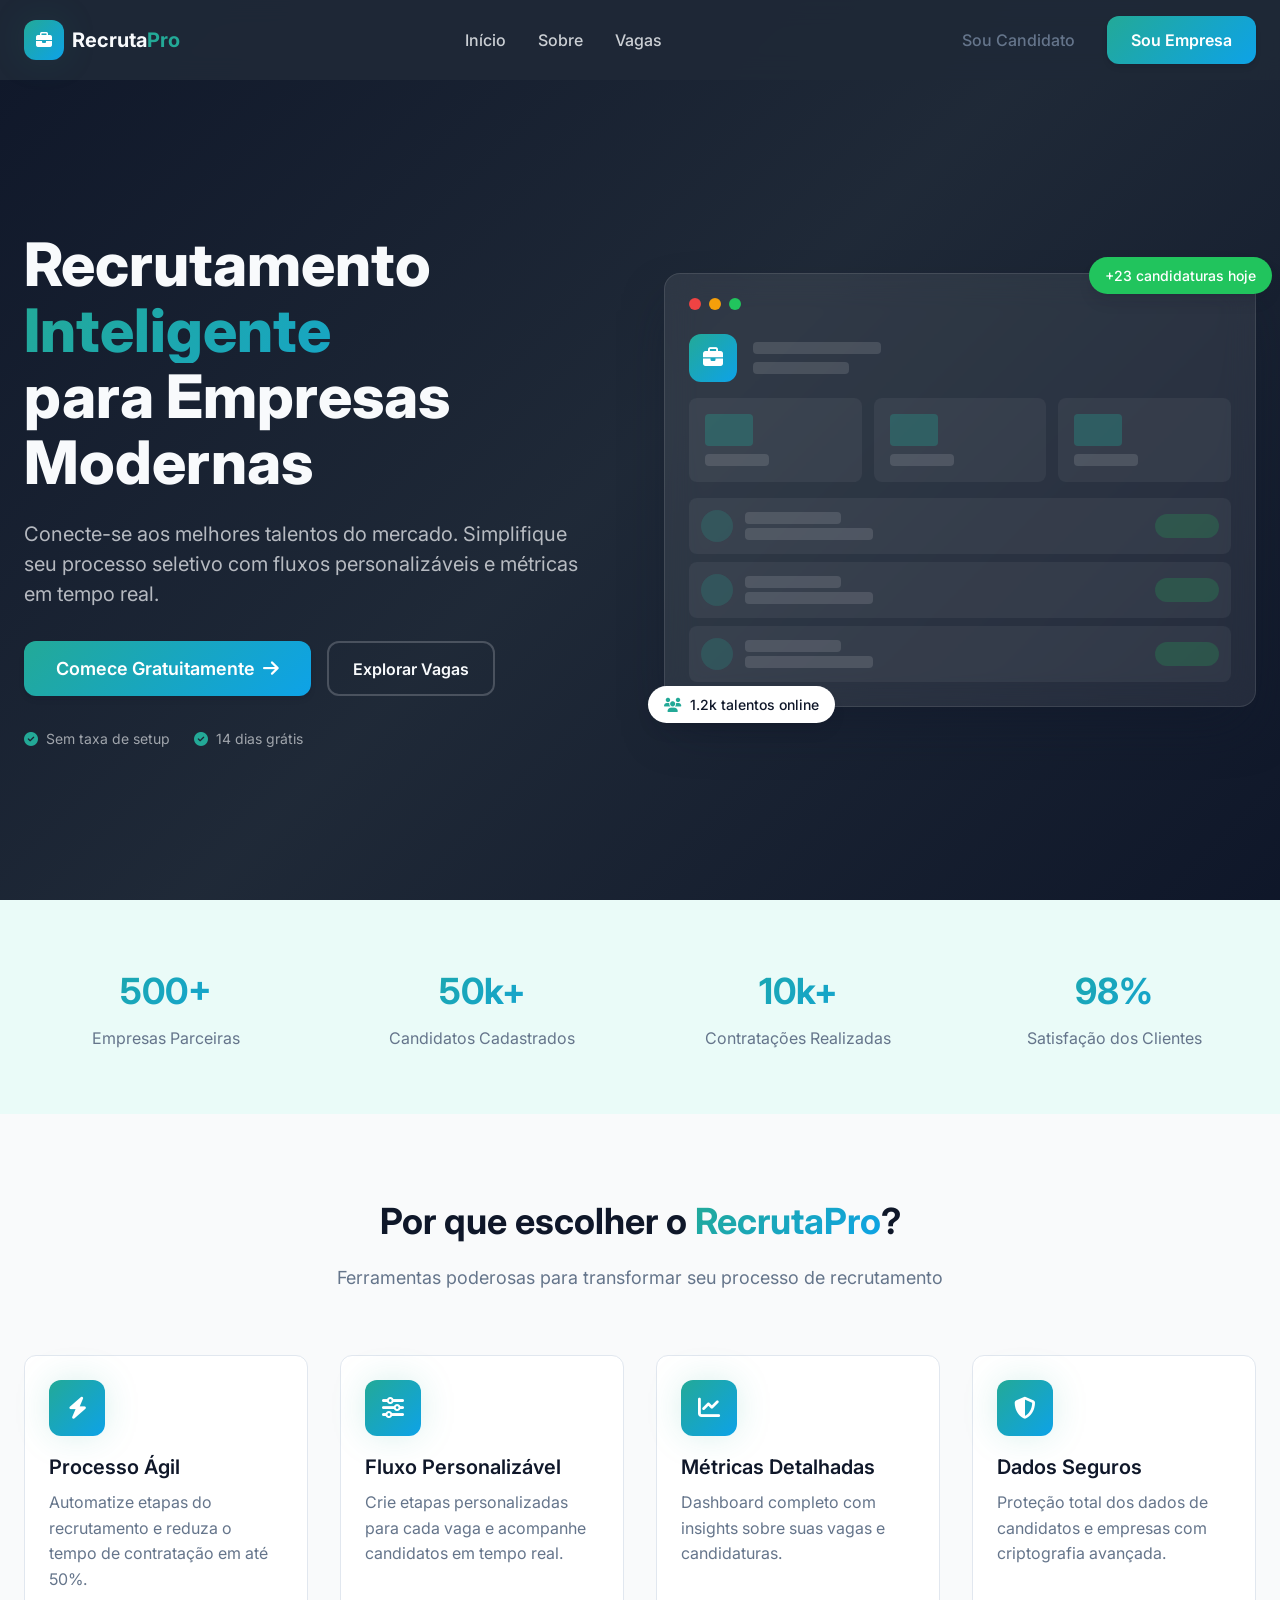
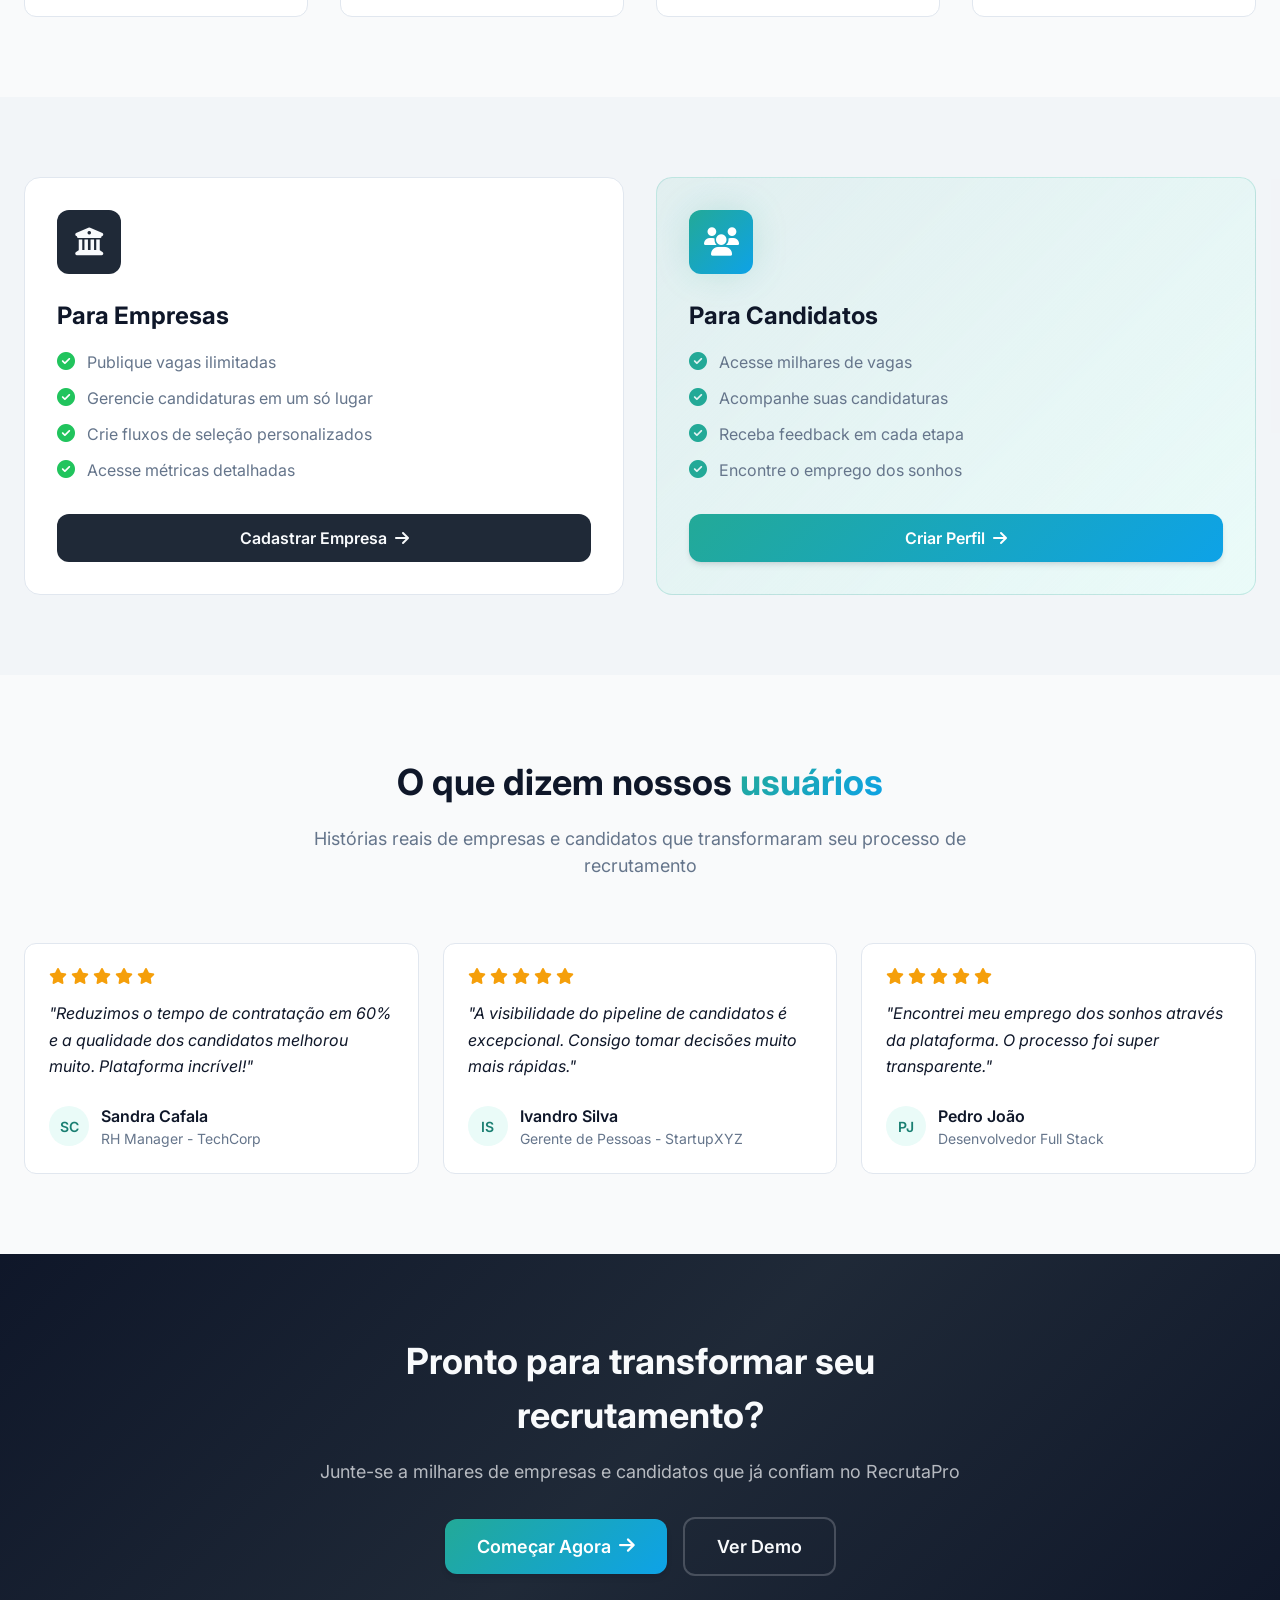
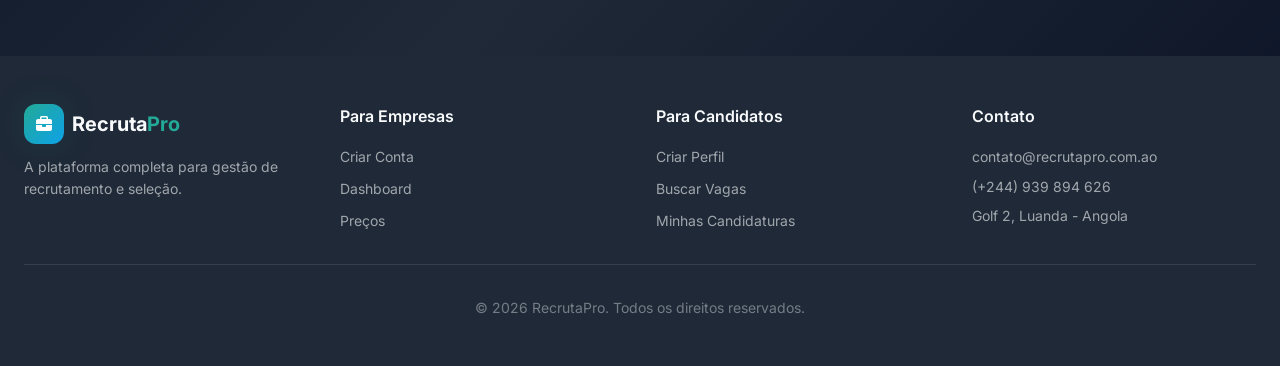
==== commit 40d957a6: "Alteração de mais arquivos" ====
--- a/index.html
+++ b/index.html
@@ -6,7 +6,7 @@
     <meta name="viewport" content="width=device-width, initial-scale=1.0">
     <title>Recruta-Pro</title>
     <meta name="description" content="A plataforma completa para gestão de recrutamento e seleção.">
-    <meta name="author" content="Zassala Mário">
+    <meta name="author" content="Zassala Mário & Ivandro Silva">
     <meta property="og:title" content="Recruta Pro">
     <meta property="og:description" content="A plataforma completa para gestão de recrutamento e seleção.">
     <meta property="og:type" content="website">
@@ -41,14 +41,15 @@
                 <!-- Navegação Desktop -->
                 <nav class="cabecalho_nav" id="nav_desktop">
                     <a href="index.html" class="nav_link">Início</a>
+                    <a href="paginas/sobre.html" class="nav_link">Sobre</a>
                     <a href="paginas/vagas.html" class="nav_link">Vagas</a>
-                    <a href="#" class="nav_link">Sobre</a>
+
                 </nav>
 
                 <!-- Botões Desktop -->
                 <div class="cabecalho_acoes" id="acoes_desktop">
-                    <a href="#" class="btn_fantasma">Sou Candidato</a>
-                    <a href="#" class="btn_primario">Sou Empresa</a>
+                    <a href="paginas/criar_perfil.html" class="btn_fantasma">Sou Candidato</a>
+                    <a href="paginas/criar_empresa.html" class="btn_primario">Sou Empresa</a>
                 </div>
 
                 <!-- Botão Menu Mobile -->
@@ -63,12 +64,12 @@
         <div class="menu_mobile" id="menu_mobile">
             <nav class="menu_mobile_nav">
                 <a href="index.html" class="nav_link">Início</a>
+                <a href="paginas/sobre.html" class="nav_link">Sobre</a>
                 <a href="paginas/vagas.html" class="nav_link">Vagas</a>
-                <a href="#" class="nav_link">Sobre</a>
             </nav>
             <div class="menu_mobile_acoes">
-                <a href="#" class="btn_fantasma btn_bloco">Sou Candidato</a>
-                <a href="#" class="btn_primario btn_bloco">Sou Empresa</a>
+                <a href="paginas/criar_perfil.html" class="btn_fantasma btn_bloco">Sou Candidato</a>
+                <a href="paginas/criar_empresa.html" class="btn_primario btn_bloco">Sou Empresa</a>
             </div>
         </div>
     </header>
@@ -90,11 +91,11 @@
                         fluxos personalizáveis e métricas em tempo real.
                     </p>
                     <div class="hero_botoes">
-                        <a href="#" class="btn_primario btn_grande">
+                        <a href="paginas/criar_empresa.html" class="btn_primario btn_grande">
                             Comece Gratuitamente
                             <i class="fa-solid fa-arrow-right"></i>
                         </a>
-                        <a href="#" class="btn_contorno btn_borda_claro">
+                        <a href="paginas/vagas.html" class="btn_contorno btn_borda_claro">
                             Explorar Vagas
                         </a>
                     </div>
@@ -228,7 +229,8 @@
                         <i class="fa-solid fa-bolt"></i>
                     </div>
                     <h3 class="funcionalidade_titulo">Processo Ágil</h3>
-                    <p class="funcionalidade_descricao">Automatize etapas do recrutamento e reduza o tempo de contratação em até 50%.</p>
+                    <p class="funcionalidade_descricao">Automatize etapas do recrutamento e reduza o tempo de
+                        contratação em até 50%.</p>
                 </div>
 
                 <div class="funcionalidade_card cartao_hover">
@@ -236,7 +238,8 @@
                         <i class="fa-solid fa-sliders"></i>
                     </div>
                     <h3 class="funcionalidade_titulo">Fluxo Personalizável</h3>
-                    <p class="funcionalidade_descricao">Crie etapas personalizadas para cada vaga e acompanhe candidatos em tempo real.</p>
+                    <p class="funcionalidade_descricao">Crie etapas personalizadas para cada vaga e acompanhe candidatos
+                        em tempo real.</p>
                 </div>
 
                 <div class="funcionalidade_card cartao_hover">
@@ -244,7 +247,8 @@
                         <i class="fa-solid fa-chart-line"></i>
                     </div>
                     <h3 class="funcionalidade_titulo">Métricas Detalhadas</h3>
-                    <p class="funcionalidade_descricao">Dashboard completo com insights sobre suas vagas e candidaturas.</p>
+                    <p class="funcionalidade_descricao">Dashboard completo com insights sobre suas vagas e candidaturas.
+                    </p>
                 </div>
 
                 <div class="funcionalidade_card cartao_hover">
@@ -252,7 +256,8 @@
                         <i class="fa-solid fa-shield-halved"></i>
                     </div>
                     <h3 class="funcionalidade_titulo">Dados Seguros</h3>
-                    <p class="funcionalidade_descricao">Proteção total dos dados de candidatos e empresas com criptografia avançada.</p>
+                    <p class="funcionalidade_descricao">Proteção total dos dados de candidatos e empresas com
+                        criptografia avançada.</p>
                 </div>
 
             </div>
@@ -288,7 +293,7 @@
                             <span>Acesse métricas detalhadas</span>
                         </li>
                     </ul>
-                    <a href="#" class="btn_secundario btn_bloco">
+                    <a href="paginas/criar_empresa.html" class="btn_secundario btn_bloco">
                         Cadastrar Empresa
                         <i class="fa-solid fa-arrow-right"></i>
                     </a>
@@ -318,7 +323,7 @@
                             <span>Encontre o emprego dos sonhos</span>
                         </li>
                     </ul>
-                    <a href="#" class="btn_primario btn_bloco">
+                    <a href="paginas/criar_perfil.html" class="btn_primario btn_bloco">
                         Criar Perfil
                         <i class="fa-solid fa-arrow-right"></i>
                     </a>
@@ -333,7 +338,8 @@
         <div class="container">
             <div class="secao_cabecalho">
                 <h2 class="secao_titulo">O que dizem nossos <span class="texto_gradiente">usuários</span></h2>
-                <p class="secao_subtitulo">Histórias reais de empresas e candidatos que transformaram seu processo de recrutamento</p>
+                <p class="secao_subtitulo">Histórias reais de empresas e candidatos que transformaram seu processo de
+                    recrutamento</p>
             </div>
             <div class="depoimentos_grade">
 
@@ -346,7 +352,8 @@
                         <i class="fa-solid fa-star"></i>
                         <i class="fa-solid fa-star"></i>
                     </div>
-                    <p class="depoimento_texto">"Reduzimos o tempo de contratação em 60% e a qualidade dos candidatos melhorou muito. Plataforma incrível!"</p>
+                    <p class="depoimento_texto">"Reduzimos o tempo de contratação em 60% e a qualidade dos candidatos
+                        melhorou muito. Plataforma incrível!"</p>
                     <div class="depoimento_autor">
                         <div class="depoimento_avatar">SC</div>
                         <div>
@@ -365,7 +372,8 @@
                         <i class="fa-solid fa-star"></i>
                         <i class="fa-solid fa-star"></i>
                     </div>
-                    <p class="depoimento_texto">"A visibilidade do pipeline de candidatos é excepcional. Consigo tomar decisões muito mais rápidas."</p>
+                    <p class="depoimento_texto">"A visibilidade do pipeline de candidatos é excepcional. Consigo tomar
+                        decisões muito mais rápidas."</p>
                     <div class="depoimento_autor">
                         <div class="depoimento_avatar">IS</div>
                         <div>
@@ -384,7 +392,8 @@
                         <i class="fa-solid fa-star"></i>
                         <i class="fa-solid fa-star"></i>
                     </div>
-                    <p class="depoimento_texto">"Encontrei meu emprego dos sonhos através da plataforma. O processo foi super transparente."</p>
+                    <p class="depoimento_texto">"Encontrei meu emprego dos sonhos através da plataforma. O processo foi
+                        super transparente."</p>
                     <div class="depoimento_autor">
                         <div class="depoimento_avatar">PJ</div>
                         <div>
@@ -405,11 +414,11 @@
                 <h2 class="cta_titulo">Pronto para transformar seu recrutamento?</h2>
                 <p class="cta_descricao">Junte-se a milhares de empresas e candidatos que já confiam no RecrutaPro</p>
                 <div class="cta_botoes">
-                    <a href="#" class="btn_primario btn_grande">
+                    <a href="paginas/criar_empresa.html" class="btn_primario btn_grande">
                         Começar Agora
                         <i class="fa-solid fa-arrow-right"></i>
                     </a>
-                    <a href="#" class="btn_contorno btn_borda_claro_cta">
+                    <a href="paginas/dashboard_empresa.html" class="btn_contorno btn_borda_claro_cta">
                         Ver Demo
                     </a>
                 </div>
@@ -424,7 +433,7 @@
 
                 <!-- Coluna: Marca -->
                 <div class="rodape_coluna">
-                    <a href="/" class="rodape_logo">
+                    <a href="index.html" class="rodape_logo">
                         <div class="logo_icone">
                             <i class="fa-solid fa-briefcase"></i>
                         </div>
@@ -437,9 +446,9 @@
                 <div class="rodape_coluna">
                     <h4 class="rodape_titulo_coluna">Para Empresas</h4>
                     <ul class="rodape_lista">
-                        <li><a href="#" class="rodape_link">Criar Conta</a></li>
-                        <li><a href="#" class="rodape_link">Dashboard</a></li>
-                        <li><a href="#" class="rodape_link">Preços</a></li>
+                        <li><a href="paginas/criar_empresa.html" class="rodape_link">Criar Conta</a></li>
+                        <li><a href="paginas/dashboard_empresa.html" class="rodape_link">Dashboard</a></li>
+                        <li><a href="paginas/login.html " class="rodape_link">Preços</a></li>
                     </ul>
                 </div>
 
@@ -447,9 +456,9 @@
                 <div class="rodape_coluna">
                     <h4 class="rodape_titulo_coluna">Para Candidatos</h4>
                     <ul class="rodape_lista">
-                        <li><a href="#" class="rodape_link">Criar Perfil</a></li>
-                        <li><a href="#" class="rodape_link">Buscar Vagas</a></li>
-                        <li><a href="#" class="rodape_link">Minhas Candidaturas</a></li>
+                        <li><a href="paginas/criar_perfil.html" class="rodape_link">Criar Perfil</a></li>
+                        <li><a href="paginas/vagas.html" class="rodape_link">Buscar Vagas</a></li>
+                        <li><a href="paginas/dashboard_candidato.html" class="rodape_link">Minhas Candidaturas</a></li>
                     </ul>
                 </div>
 
@@ -457,7 +466,8 @@
                 <div class="rodape_coluna">
                     <h4 class="rodape_titulo_coluna">Contato</h4>
                     <ul class="rodape_lista">
-                        <li><a href="mailto:contato@recrutapro.com.br" class="rodape_link">contato@recrutapro.com.ao</a></li>
+                        <li><a href="mailto:contato@recrutapro.com.br" class="rodape_link">contato@recrutapro.com.ao</a>
+                        </li>
                         <li class="rodape_info">(+244) 939 894 626</li>
                         <li class="rodape_info">Golf 2, Luanda - Angola</li>
                     </ul>
@@ -475,4 +485,4 @@
     <script src="js/index.js"></script>
 </body>
 
-</html>
+</html>
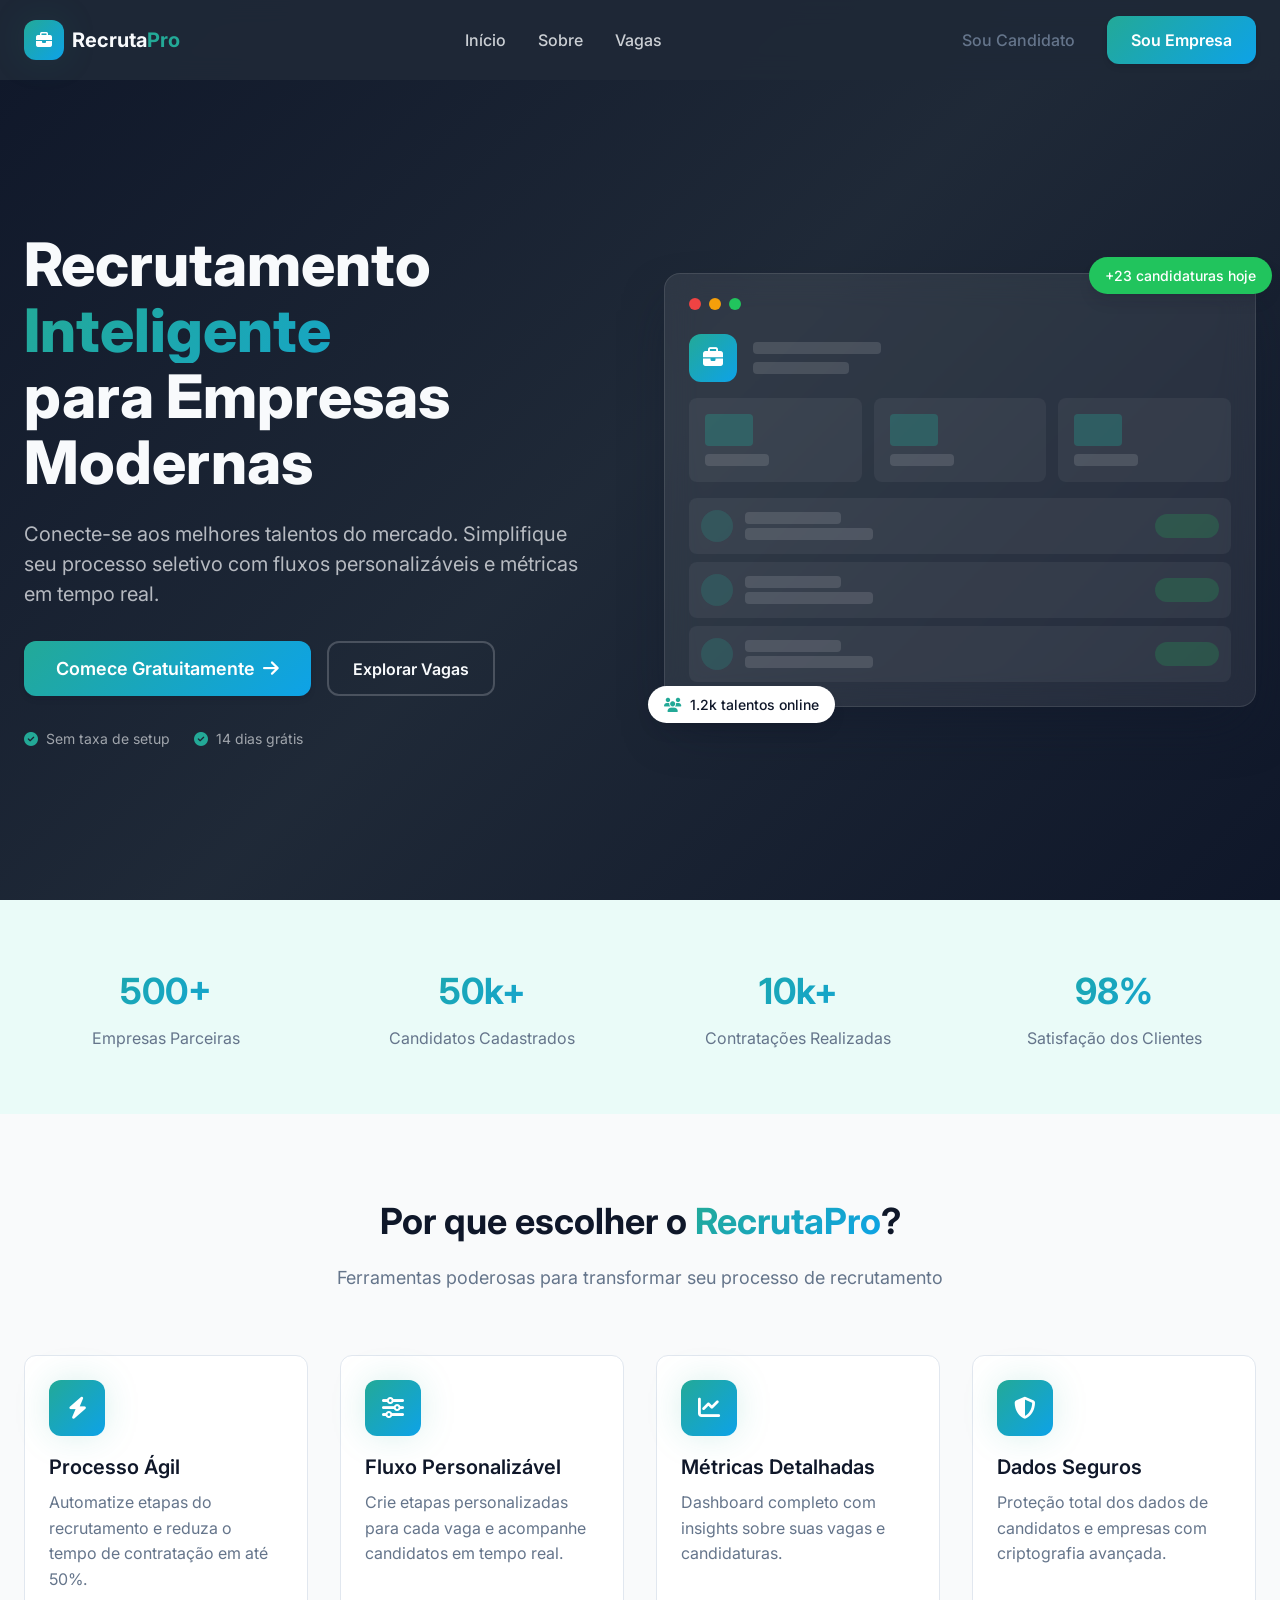
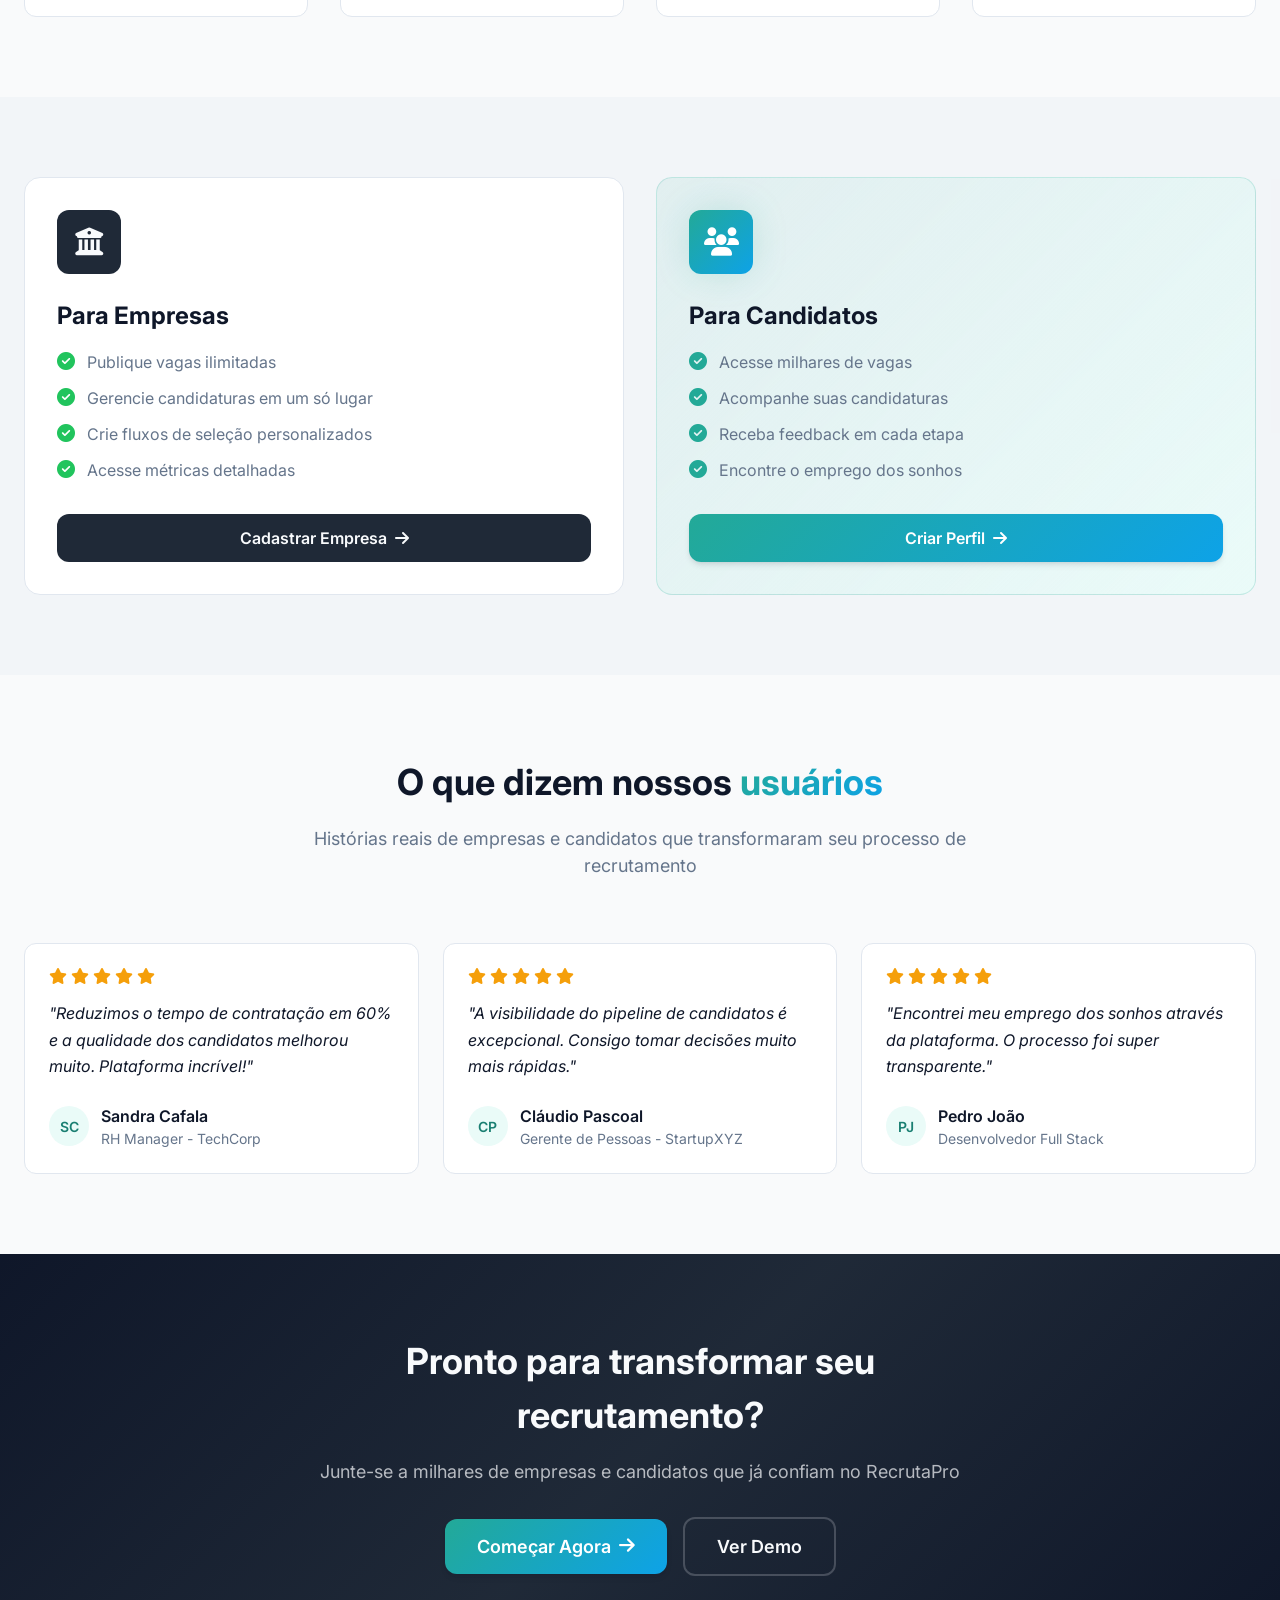
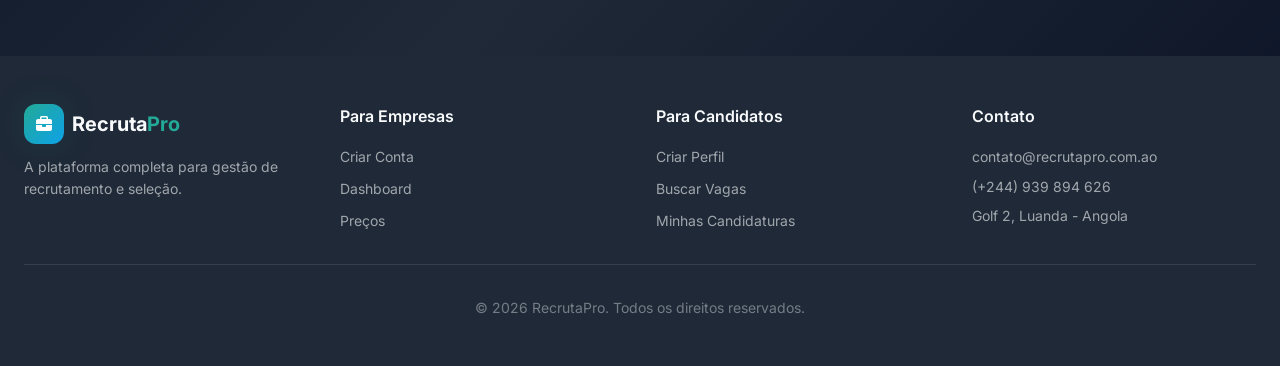
==== commit 6bd2ede6: "Aletrando um usuário" ====
--- a/index.html
+++ b/index.html
@@ -375,9 +375,9 @@
                     <p class="depoimento_texto">"A visibilidade do pipeline de candidatos é excepcional. Consigo tomar
                         decisões muito mais rápidas."</p>
                     <div class="depoimento_autor">
-                        <div class="depoimento_avatar">IS</div>
+                        <div class="depoimento_avatar">CP</div>
                         <div>
-                            <p class="depoimento_nome">Ivandro Silva</p>
+                            <p class="depoimento_nome">Cláudio Pascoal</p>
                             <p class="depoimento_cargo">Gerente de Pessoas - StartupXYZ</p>
                         </div>
                     </div>
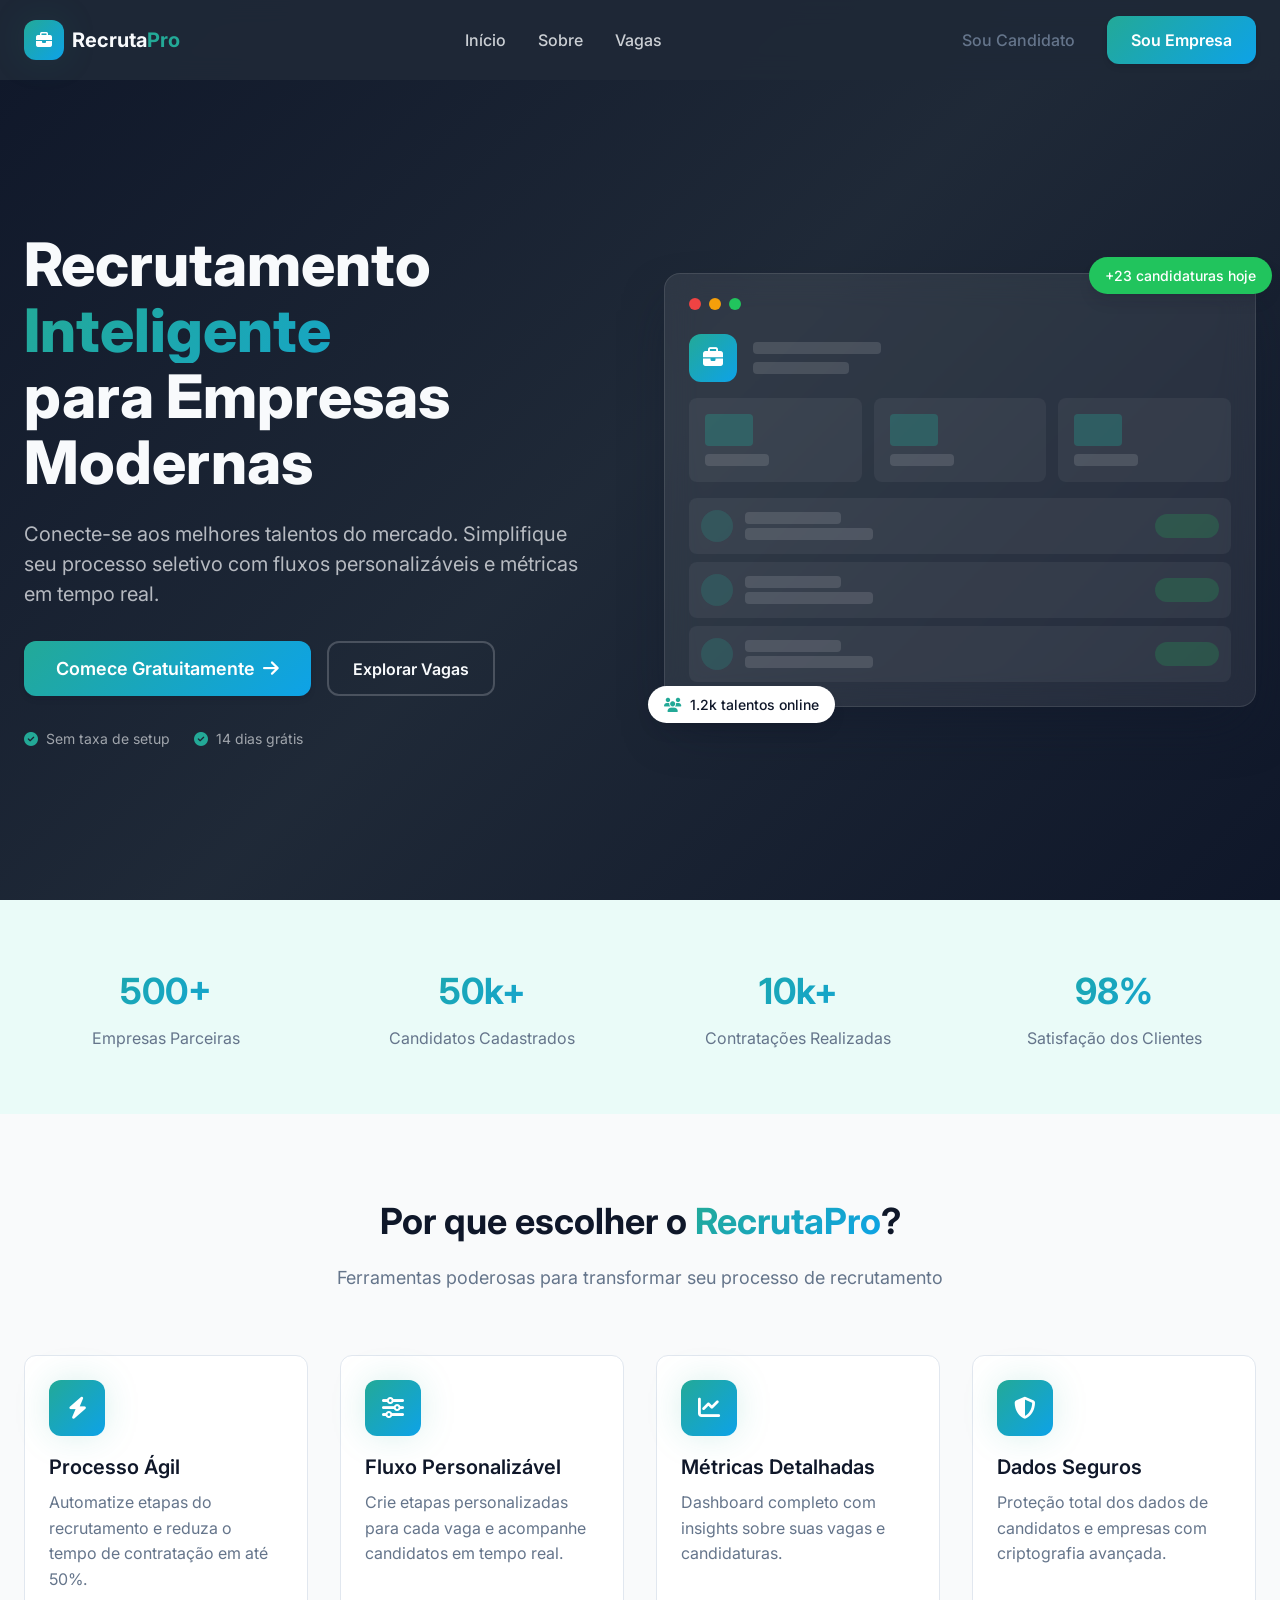
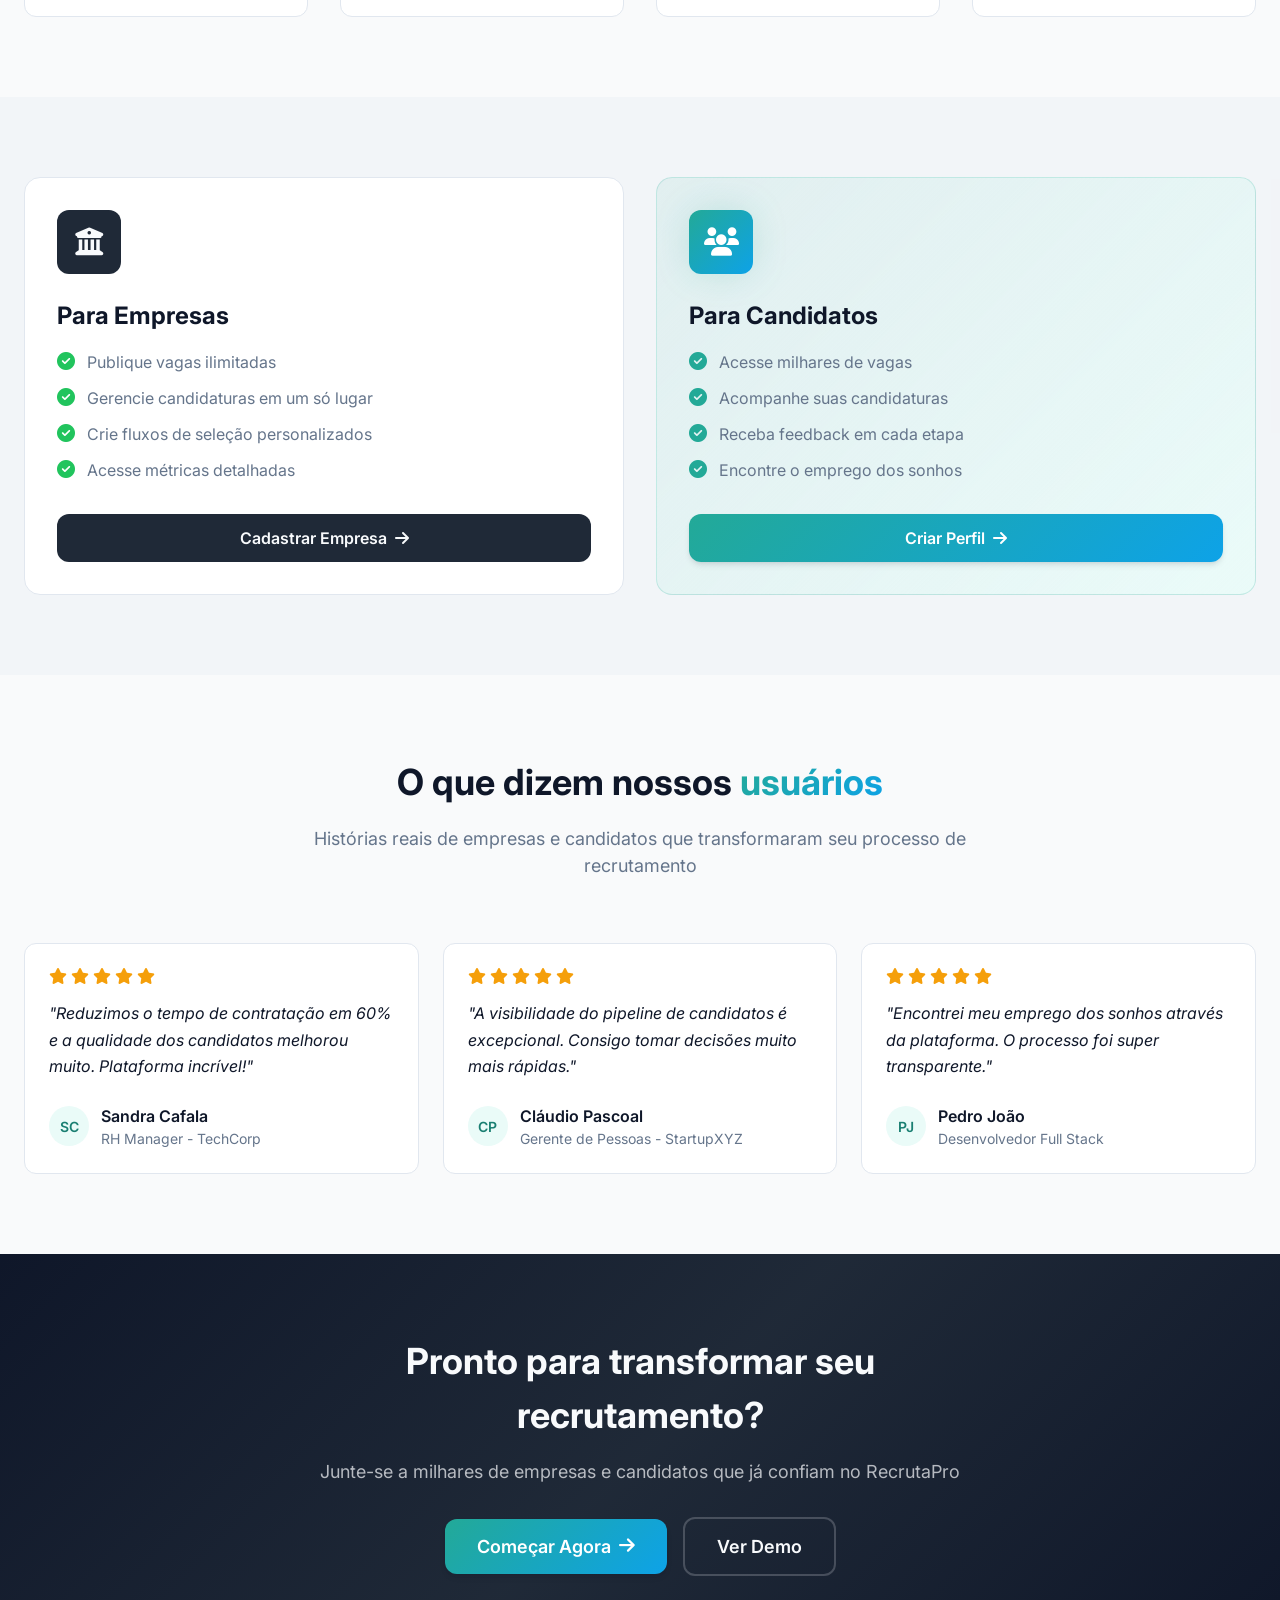
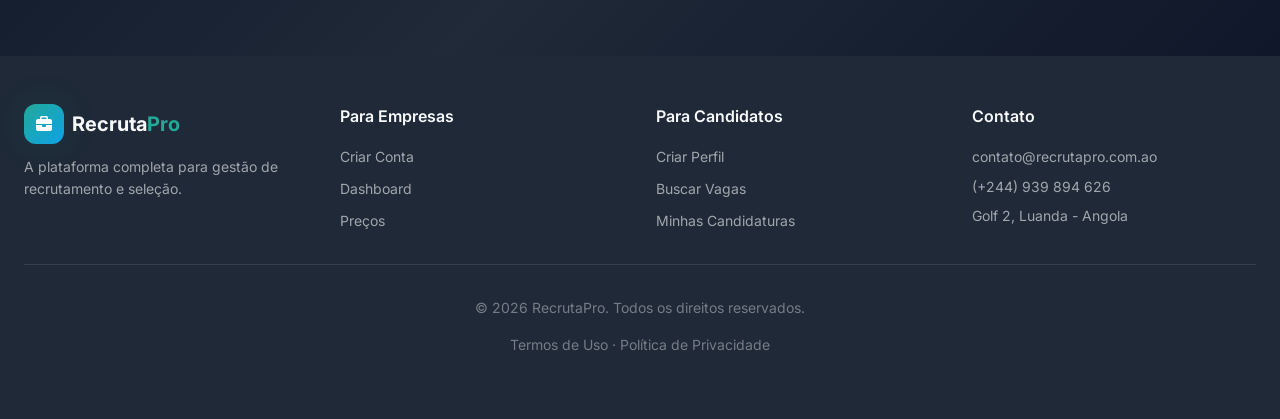
==== commit 34688f70: "Atualização geral" ====
--- a/index.html
+++ b/index.html
@@ -21,6 +21,7 @@
 
     <!-- Estilos principais -->
     <link rel="stylesheet" href="css/index.css">
+    <link rel="stylesheet" href="css/termos_politicas.css">
 </head>
 
 <body>
@@ -477,12 +478,120 @@
 
             <!-- Rodapé inferior -->
             <div class="rodape_conteudo">
-                © 2026 RecrutaPro. Todos os direitos reservados.
+                <p>© 2026 RecrutaPro. Todos os direitos reservados.</p>
+                <p>
+                    <a href="#" id="abrir_termos">Termos de Uso</a> ·
+                    <a href="#" id="abrir_privacidade">Política de Privacidade</a>
+                </p>
             </div>
         </div>
     </footer>
 
+    <!-- ========== MODAL TERMOS DE USO ========== -->
+    <div class="modal" id="modal_termos">
+        <div class="modal_overlay"></div>
+        <div class="modal_conteudo">
+            <button class="modal_fechar" data-fechar><i class="fa-solid fa-times fechar"></i></button>
+
+            <h2>Termos de Uso</h2>
+
+            <p>Bem-vindo ao RecrutaPro. Ao aceder e utilizar esta plataforma, o utilizador concorda com os presentes
+                Termos de Uso. Caso não concorde, deverá abster-se de utilizar os serviços.</p>
+
+            <h4>1. Objeto da Plataforma</h4>
+            <p>O RecrutaPro é uma plataforma digital destinada a facilitar o processo de recrutamento e seleção,
+                conectando empresas e candidatos no mercado angolano.</p>
+
+            <h4>2. Registo e Conta</h4>
+            <p>Para utilizar determinadas funcionalidades, o utilizador deverá criar uma conta, fornecendo informações
+                verdadeiras, atualizadas e completas. O utilizador é responsável pela confidencialidade das suas
+                credenciais.</p>
+
+            <h4>3. Responsabilidade do Utilizador</h4>
+            <p>O utilizador compromete-se a:</p>
+            <ul>
+                <li>Fornecer informações verídicas;</li>
+                <li>Não utilizar a plataforma para fins ilegais ou fraudulentos;</li>
+                <li>Respeitar outros utilizadores e empresas.</li>
+            </ul>
+
+            <h4>4. Responsabilidade das Empresas</h4>
+            <p>As empresas são responsáveis pela veracidade das vagas publicadas e pelo tratamento adequado dos dados
+                dos candidatos.</p>
+
+            <h4>5. Limitação de Responsabilidade</h4>
+            <p>O RecrutaPro atua como intermediário, não sendo responsável por decisões de contratação, veracidade das
+                candidaturas ou relações estabelecidas entre utilizadores.</p>
+
+            <h4>6. Suspensão ou Encerramento de Conta</h4>
+            <p>Reservamo-nos o direito de suspender ou encerrar contas que violem estes termos, sem aviso prévio.</p>
+
+            <h4>7. Alterações aos Termos</h4>
+            <p>Os presentes termos podem ser atualizados a qualquer momento. A continuação do uso da plataforma implica
+                a aceitação das alterações.</p>
+
+            <h4>8. Legislação Aplicável</h4>
+            <p>Os presentes termos são regidos pela legislação vigente na República de Angola.</p>
+        </div>
+    </div>
+
+
+    <!-- ========== MODAL PRIVACIDADE ========== -->
+    <div class="modal" id="modal_privacidade">
+        <div class="modal_overlay"></div>
+        <div class="modal_conteudo">
+            <button class="modal_fechar" data-fechar><i class="fa-solid fa-times fechar"></i></button>
+
+            <h2>Política de Privacidade</h2>
+
+            <p>A sua privacidade é importante para nós. Esta Política de Privacidade descreve como o RecrutaPro coleta,
+                utiliza e protege os dados dos utilizadores.</p>
+
+            <h4>1. Dados Coletados</h4>
+            <p>Podemos coletar as seguintes informações:</p>
+            <ul>
+                <li>Dados pessoais (nome, email, telefone);</li>
+                <li>Informações profissionais (currículo, experiência, habilidades);</li>
+                <li>Dados de utilização da plataforma.</li>
+            </ul>
+
+            <h4>2. Finalidade do Tratamento</h4>
+            <p>Os dados são utilizados para:</p>
+            <ul>
+                <li>Facilitar processos de recrutamento;</li>
+                <li>Melhorar a experiência do utilizador;</li>
+                <li>Comunicação com utilizadores e empresas.</li>
+            </ul>
+
+            <h4>3. Compartilhamento de Dados</h4>
+            <p>Os dados dos candidatos podem ser compartilhados com empresas para fins de recrutamento. Não vendemos
+                dados a terceiros.</p>
+
+            <h4>4. Armazenamento e Segurança</h4>
+            <p>Adotamos medidas técnicas e organizacionais para proteger os dados contra acessos não autorizados, perda
+                ou divulgação indevida.</p>
+
+            <h4>5. Direitos do Utilizador</h4>
+            <p>O utilizador pode, a qualquer momento:</p>
+            <ul>
+                <li>Solicitar acesso aos seus dados;</li>
+                <li>Corrigir informações;</li>
+                <li>Solicitar a exclusão da conta.</li>
+            </ul>
+
+            <h4>6. Retenção de Dados</h4>
+            <p>Os dados serão mantidos apenas pelo tempo necessário para cumprir as finalidades da plataforma.</p>
+
+            <h4>7. Alterações à Política</h4>
+            <p>Esta política pode ser atualizada periodicamente. Recomendamos a consulta regular desta página.</p>
+
+            <h4>8. Contacto</h4>
+            <p>Para questões relacionadas com privacidade, contacte-nos através do email: contato@recrutapro.com.ao</p>
+        </div>
+    </div>
+
     <script src="js/index.js"></script>
+    <script src="js/termos_politicas.js"></script>
 </body>
 
 </html>
--- a/css/index.css
+++ b/css/index.css
@@ -70,11 +70,14 @@
     text-decoration: none;
 }
 
-ul, ol {
+ul,
+ol {
     list-style: none;
 }
 
-img, svg, video {
+img,
+svg,
+video {
     display: block;
     max-width: 100%;
 }
@@ -430,6 +433,7 @@
         opacity: 0;
         transform: translateY(-8px);
     }
+
     to {
         opacity: 1;
         transform: translateY(0);
@@ -572,9 +576,17 @@
     display: block;
 }
 
-.ponto_vermelho { background-color: var(--destructivo); }
-.ponto_amarelo  { background-color: var(--aviso); }
-.ponto_verde    { background-color: var(--sucesso); }
+.ponto_vermelho {
+    background-color: var(--destructivo);
+}
+
+.ponto_amarelo {
+    background-color: var(--aviso);
+}
+
+.ponto_verde {
+    background-color: var(--sucesso);
+}
 
 .hero_card_corpo {
     display: flex;
@@ -614,9 +626,17 @@
     background-color: hsl(210, 40%, 98%, 0.12);
 }
 
-.mockup_linha_larga  { width: 8rem; }
-.mockup_linha_media  { width: 6rem; }
-.mockup_linha_curta  { width: 4rem; }
+.mockup_linha_larga {
+    width: 8rem;
+}
+
+.mockup_linha_media {
+    width: 6rem;
+}
+
+.mockup_linha_curta {
+    width: 4rem;
+}
 
 .mockup_stats {
     display: grid;
@@ -708,8 +728,15 @@
 }
 
 @keyframes pulsar {
-    0%, 100% { box-shadow: 0 0 0 0 hsl(142, 71%, 45%, 0.4); }
-    50% { box-shadow: 0 0 0 8px hsl(142, 71%, 45%, 0); }
+
+    0%,
+    100% {
+        box-shadow: 0 0 0 0 hsl(142, 71%, 45%, 0.4);
+    }
+
+    50% {
+        box-shadow: 0 0 0 8px hsl(142, 71%, 45%, 0);
+    }
 }
 
 /* ============================================================
@@ -1078,3 +1105,12 @@
     font-size: 0.875rem;
     color: hsl(210, 40%, 98%, 0.4);
 }
+
+
+.rodape_conteudo p{
+    margin-bottom: 1rem;
+}
+
+.rodape_conteudo a:hover {
+    color: var(--primario);
+}
--- a/css/termos_politicas.css
+++ b/css/termos_politicas.css
@@ -0,0 +1,76 @@
+/* 
+Tela Modal de Termos de Uso e Privacidade
+
+*/
+.modal {
+    position: fixed;
+    top: 0;
+    left: 0;
+    width: 100%;
+    height: 100%;
+    display: none;
+    align-items: center;
+    justify-content: center;
+    z-index: 999;
+}
+
+.modal.ativo {
+    display: flex;
+}
+
+.modal_overlay {
+    position: absolute;
+    width: 90%;
+    height: 90%;
+}
+
+.modal_conteudo {
+    position: relative;
+    width: 80%;
+    max-width: 500px;
+    max-height: 80vh;
+    overflow-y: auto;
+    z-index: 2;
+    background-color: var(--cartao);
+    border: 1px solid var(--borda);
+    border-radius: var(--raio);
+    padding: 2rem;
+    transition: transform 0.3s ease, box-shadow 0.3s ease, border-color 0.3s ease;
+}
+
+.modal_conteudo:hover {
+    transform: translateY(-4px);
+    box-shadow: var(--sombra_lg);
+    border-color: hsl(172, 66%, 40%, 0.3);
+}
+
+.modal_conteudo h2 {
+    margin-bottom: 1.4rem;
+    color: var(--primario);
+    text-align: center;
+}
+
+.modal_conteudo h4 {
+    margin-top: 1.5rem;
+    color: var(--primario);
+}
+
+.modal_conteudo p,
+li,
+.fechar {
+    color: var(--mudo_frente);
+    text-align: justify;
+}
+
+.modal_conteudo .fechar:hover {
+    color: var(--primario);
+}
+
+.modal_fechar {
+    position: absolute;
+    top: 10px;
+    right: 15px;
+    border: none;
+    font-size: 22px;
+    cursor: pointer;
+}
